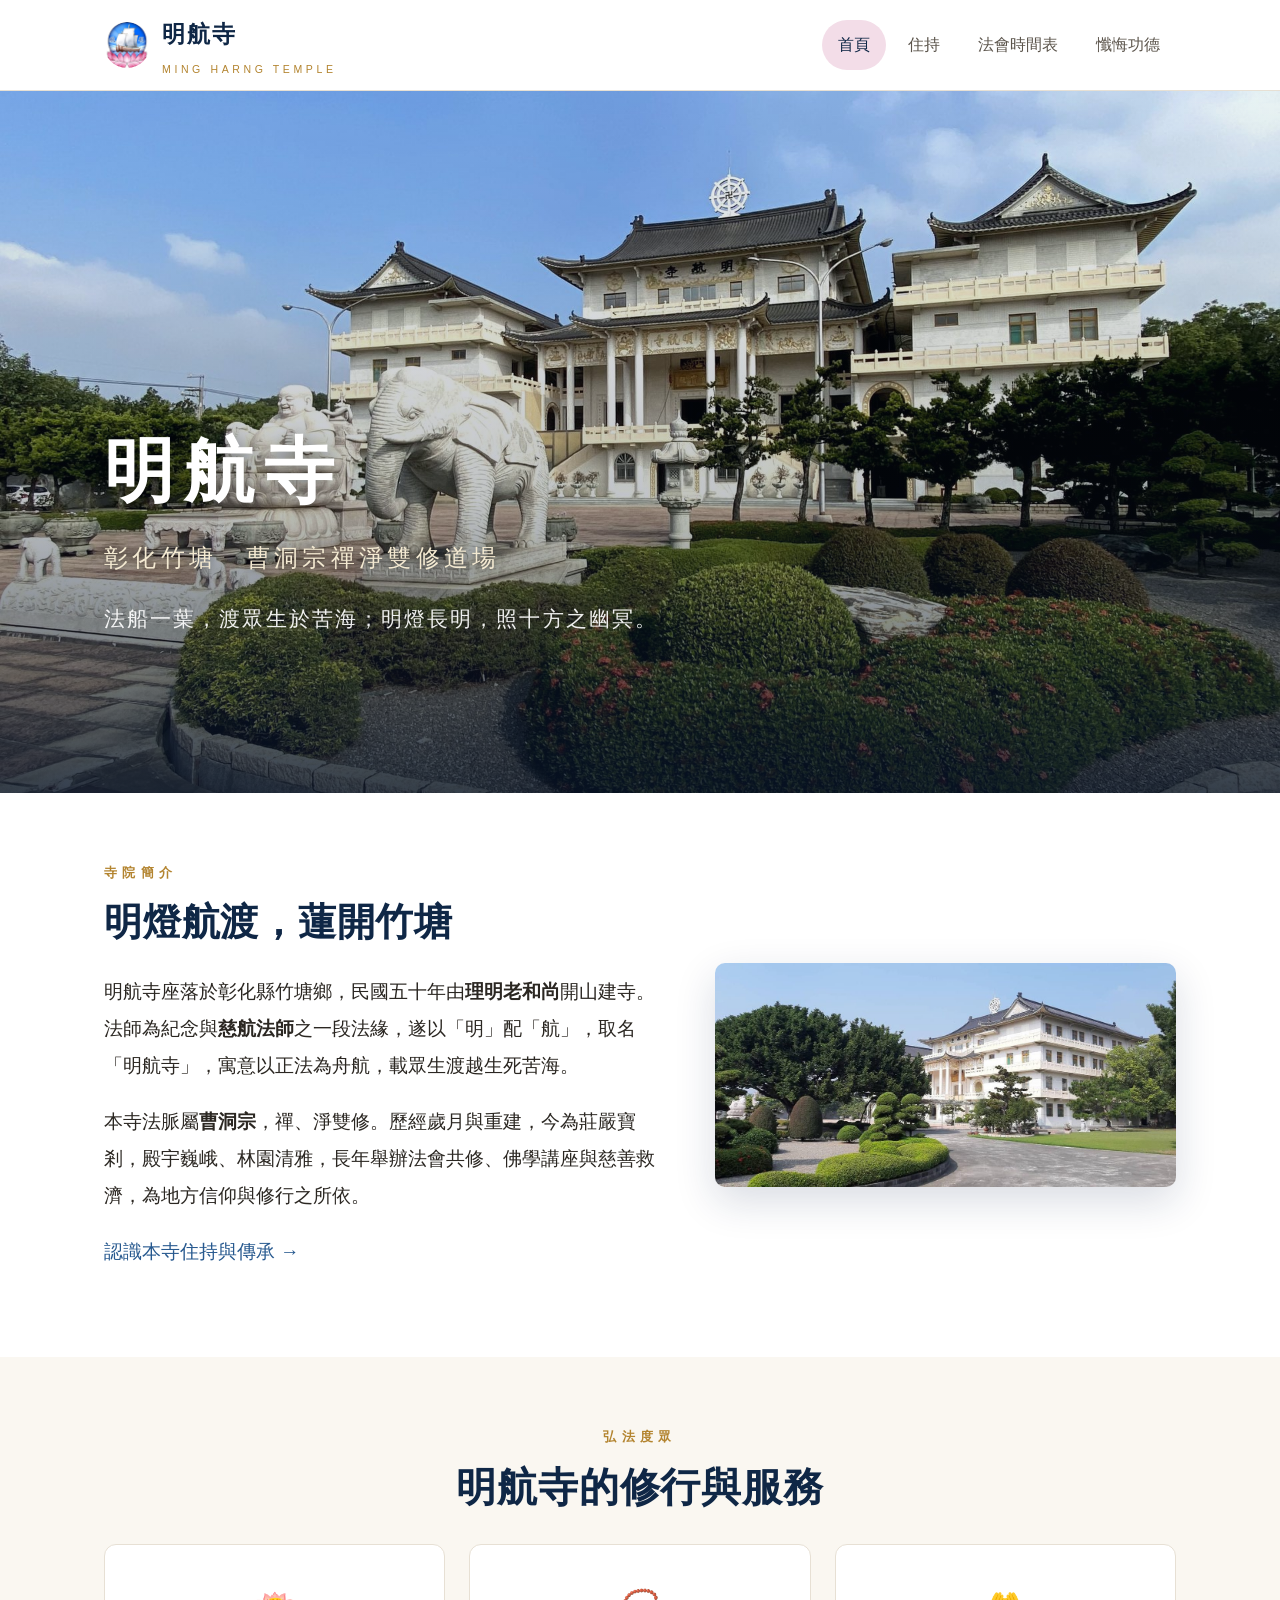
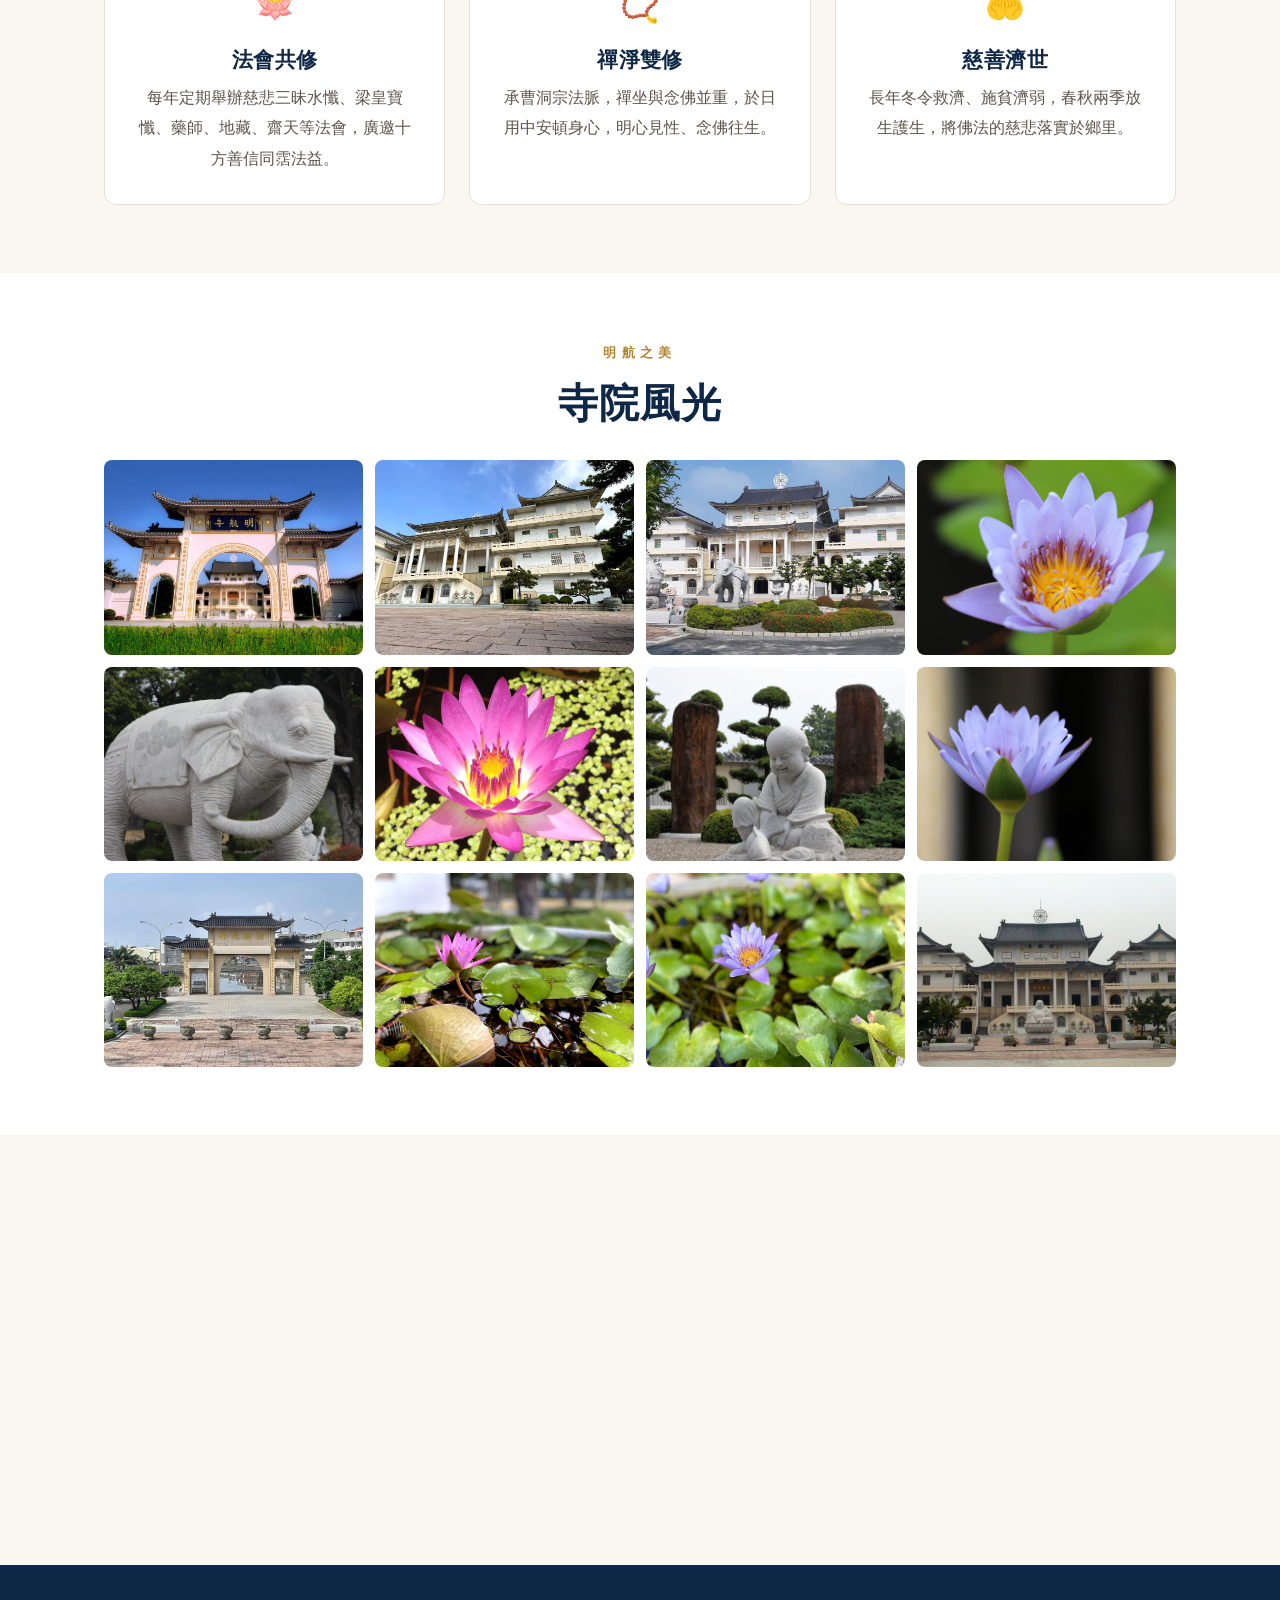
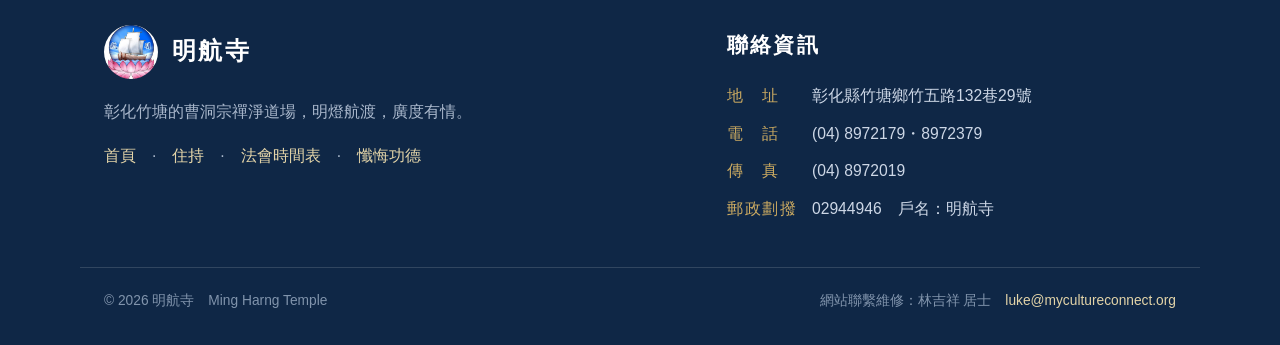
==== index.html @ f1258204 "明航寺中文官網：首頁／住持／法會時間表／懺悔功德 - 四頁全中文靜態站，部署目標 mingharng.org (GitHub Pages) - 法船蓮花 logo 取色，PingFang TC + 系" ====
<!DOCTYPE html>
<html lang="zh-Hant">
<head>
<meta charset="utf-8">
<meta name="viewport" content="width=device-width, initial-scale=1">
<title>明航寺  — 彰化竹塘・曹洞宗禪淨道場</title>
<meta name="description" content="明航寺位於彰化縣竹塘鄉，民國五十年由理明老和尚開山，曹洞宗禪淨雙修道場。每年定期舉辦水懺、梁皇、藥師、地藏等法會，弘揚正法、廣度有情。">
<link rel="icon" href="assets/img/logo.jpg">
<link rel="stylesheet" href="assets/css/style.css">
</head>
<body>

<!-- 導覽 -->
<header class="nav">
  <div class="nav-in">
    <a class="brand" href="index.html">
      <img src="assets/img/logo.jpg" alt="明航寺寺徽">
      <span><b>明航寺</b><span>MING HARNG TEMPLE</span></span>
    </a>
    <button class="nav-toggle" aria-label="選單">☰</button>
    <nav class="nav-links">
      <a href="index.html" class="active">首頁</a>
      <a href="abbots.html">住持</a>
      <a href="schedule.html">法會時間表</a>
      <a href="repentance.html">懺悔功德</a>
    </nav>
  </div>
</header>

<!-- Hero -->
<section class="hero" style="background-image:url('assets/img/hero-temple.jpg')">
  <div class="hero-in">
    <h1>明航寺</h1>
    <p class="lead">彰化竹塘　曹洞宗禪淨雙修道場</p>
    <p class="verse">法船一葉，渡眾生於苦海；明燈長明，照十方之幽冥。</p>
  </div>
</section>

<!-- 簡介 -->
<section>
  <div class="wrap split rvl">
    <div>
      <span class="eyebrow" style="text-align:left">寺院簡介</span>
      <h2 style="font-size:clamp(1.7rem,3.6vw,2.4rem);margin:.1em 0 .6em">明燈航渡，蓮開竹塘</h2>
      <p>明航寺座落於彰化縣竹塘鄉，民國五十年由<strong>理明老和尚</strong>開山建寺。法師為紀念與<strong>慈航法師</strong>之一段法緣，遂以「明」配「航」，取名「明航寺」，寓意以正法為舟航，載眾生渡越生死苦海。</p>
      <p>本寺法脈屬<strong>曹洞宗</strong>，禪、淨雙修。歷經歲月與重建，今為莊嚴寶剎，殿宇巍峨、林園清雅，長年舉辦法會共修、佛學講座與慈善救濟，為地方信仰與修行之所依。</p>
      <p><a href="abbots.html">認識本寺住持與傳承 →</a></p>
    </div>
    <img src="assets/img/gallery/g02.jpg" alt="明航寺大殿">
  </div>
</section>

<!-- 法門卡片 -->
<section class="warm">
  <span class="eyebrow">弘法度眾</span>
  <h2 class="sec-title">明航寺的修行與服務</h2>
  <div class="wrap cards">
    <div class="card rvl"><div class="ic">🪷</div><h3>法會共修</h3><p>每年定期舉辦慈悲三昧水懺、梁皇寶懺、藥師、地藏、齋天等法會，廣邀十方善信同霑法益。</p></div>
    <div class="card rvl"><div class="ic">📿</div><h3>禪淨雙修</h3><p>承曹洞宗法脈，禪坐與念佛並重，於日用中安頓身心，明心見性、念佛往生。</p></div>
    <div class="card rvl"><div class="ic">🤲</div><h3>慈善濟世</h3><p>長年冬令救濟、施貧濟弱，春秋兩季放生護生，將佛法的慈悲落實於鄉里。</p></div>
  </div>
</section>

<!-- 明航之美 -->
<section>
  <span class="eyebrow">明航之美</span>
  <h2 class="sec-title">寺院風光</h2>
  <div class="wrap gallery rvl">
    <a data-lb href="assets/img/gallery/g08.jpg"><img src="assets/img/gallery/g08.jpg" alt="明航寺牌坊" loading="lazy"></a>
    <a data-lb href="assets/img/gallery/g25.jpg"><img src="assets/img/gallery/g25.jpg" alt="明航寺寶殿" loading="lazy"></a>
    <a data-lb href="assets/img/gallery/g04.jpg"><img src="assets/img/gallery/g04.jpg" alt="寺前石象與大殿" loading="lazy"></a>
    <a data-lb href="assets/img/gallery/g12.jpg"><img src="assets/img/gallery/g12.jpg" alt="青蓮" loading="lazy"></a>
    <a data-lb href="assets/img/gallery/g19.jpg"><img src="assets/img/gallery/g19.jpg" alt="白石象" loading="lazy"></a>
    <a data-lb href="assets/img/gallery/g15.jpg"><img src="assets/img/gallery/g15.jpg" alt="紅蓮" loading="lazy"></a>
    <a data-lb href="assets/img/gallery/g24.jpg"><img src="assets/img/gallery/g24.jpg" alt="寺院石雕" loading="lazy"></a>
    <a data-lb href="assets/img/gallery/g11.jpg"><img src="assets/img/gallery/g11.jpg" alt="蓮池青蓮" loading="lazy"></a>
    <a data-lb href="assets/img/gallery/g03.jpg"><img src="assets/img/gallery/g03.jpg" alt="明航寺山門" loading="lazy"></a>
    <a data-lb href="assets/img/gallery/g27.jpg"><img src="assets/img/gallery/g27.jpg" alt="蓮華" loading="lazy"></a>
    <a data-lb href="assets/img/gallery/g30.jpg"><img src="assets/img/gallery/g30.jpg" alt="寺院庭園" loading="lazy"></a>
    <a data-lb href="assets/img/gallery/g16.jpg"><img src="assets/img/gallery/g16.jpg" alt="寶殿一隅" loading="lazy"></a>
  </div>
</section>

<!-- 法會 CTA -->
<section class="warm center">
  <div class="wrap rvl">
    <span class="eyebrow">恭迎參與</span>
    <h2 class="sec-title" style="margin-bottom:.4em">民國一一五年法會日程</h2>
    <p style="max-width:620px;margin:0 auto 1.6em;color:var(--ink-soft)">水懺、梁皇、藥師、地藏、齋天——本寺全年法會時間表已備妥，恭請十方善信踴躍護持、共沾法喜。</p>
    <p><a href="schedule.html" style="display:inline-block;background:var(--blue);color:#fff;padding:13px 34px;border-radius:999px;letter-spacing:.1em">查看法會時間表 →</a></p>
  </div>
</section>

<!-- 頁尾 -->
<footer>
  <div class="foot-grid">
    <div>
      <div class="foot-brand"><img src="assets/img/logo.jpg" alt="明航寺"><b>明航寺</b></div>
      <p>彰化竹塘的曹洞宗禪淨道場，明燈航渡，廣度有情。</p>
      <p style="margin-top:14px"><a href="index.html">首頁</a>　·　<a href="abbots.html">住持</a>　·　<a href="schedule.html">法會時間表</a>　·　<a href="repentance.html">懺悔功德</a></p>
    </div>
    <div class="contact">
      <h4>聯絡資訊</h4>
      <div><span class="k">地　址</span>彰化縣竹塘鄉竹五路132巷29號</div>
      <div><span class="k">電　話</span>(04) 8972179・8972379</div>
      <div><span class="k">傳　真</span>(04) 8972019</div>
      <div><span class="k">郵政劃撥</span>02944946　戶名：明航寺</div>
    </div>
  </div>
  <div class="foot-bottom">
    <span>© 2026 明航寺　Ming Harng Temple</span>
    <span>網站聯繫維修：林吉祥 居士　<a href="mailto:luke@mycultureconnect.org">luke@mycultureconnect.org</a></span>
  </div>
</footer>

<div class="lb"><button aria-label="關閉">×</button><img src="" alt=""></div>
<script src="assets/js/main.js"></script>
</body>
</html>
---- assets/css/style.css ----
/* ===== 明航寺 mingharng.org ===== */
:root{
  --blue:#16386a;        /* 法船天空藍 */
  --blue-2:#27598f;
  --blue-ink:#0f2746;
  --gold:#b3842f;        /* 寺院金 */
  --gold-soft:#caa961;
  --pink:#d98bb0;        /* 蓮花粉 */
  --pink-soft:#f3dde8;
  --ink:#2b2722;
  --ink-soft:#5c554c;
  --line:#e7e0d4;
  --bg:#ffffff;
  --bg-warm:#faf7f1;
  --maxw:1120px;
  --serif:"Songti TC","STSong","LiSong Pro","Source Han Serif TC",serif;
  --sans:"PingFang TC","Apple LiGothic Medium","Microsoft JhengHei",sans-serif;
}
*{box-sizing:border-box}
html{scroll-behavior:smooth}
body{
  margin:0;font-family:var(--sans);color:var(--ink);background:var(--bg);
  font-size:19px;line-height:1.95;-webkit-font-smoothing:antialiased;
}
img{max-width:100%;display:block}
a{color:var(--blue-2);text-decoration:none}
a:hover{color:var(--gold)}
h1,h2,h3{font-family:var(--serif);font-weight:600;line-height:1.4;color:var(--blue-ink);letter-spacing:.02em}

/* 法號尊稱：上/下 小字偏上 */
.hon{font-size:.6em;vertical-align:.42em;margin:0 .02em;color:inherit;font-family:var(--serif)}

.wrap{max-width:var(--maxw);margin:0 auto;padding:0 24px}

/* ---- 導覽列 ---- */
.nav{position:sticky;top:0;z-index:50;background:rgba(255,255,255,.93);
  backdrop-filter:saturate(1.4) blur(8px);border-bottom:1px solid var(--line)}
.nav-in{max-width:var(--maxw);margin:0 auto;padding:10px 24px;display:flex;align-items:center;gap:16px}
.brand{display:flex;align-items:center;gap:12px;color:var(--blue-ink)}
.brand img{width:46px;height:46px;border-radius:50%}
.brand b{font-family:var(--serif);font-size:1.45rem;letter-spacing:.08em;color:var(--blue-ink)}
.brand span{display:block;font-size:.66rem;letter-spacing:.34em;color:var(--gold);margin-top:2px}
.nav-links{margin-left:auto;display:flex;gap:6px;align-items:center}
.nav-links a{padding:9px 16px;border-radius:999px;color:var(--ink-soft);font-size:1.02rem;transition:.2s}
.nav-links a:hover{background:var(--bg-warm);color:var(--blue-ink)}
.nav-links a.active{color:var(--blue-ink);background:var(--pink-soft)}
.nav-toggle{display:none;margin-left:auto;background:none;border:1px solid var(--line);
  border-radius:8px;padding:8px 11px;font-size:1.2rem;cursor:pointer;color:var(--blue-ink)}

/* ---- Hero（首頁） ---- */
.hero{position:relative;min-height:78vh;display:flex;align-items:flex-end;
  background:#0c1f3a center/cover no-repeat;color:#fff}
.hero::after{content:"";position:absolute;inset:0;
  background:linear-gradient(to top,rgba(8,20,40,.82) 0%,rgba(8,20,40,.25) 42%,rgba(8,20,40,.05) 100%)}
.hero-in{position:relative;z-index:2;max-width:var(--maxw);margin:0 auto;width:100%;padding:0 24px 64px}
.hero h1{color:#fff;font-size:clamp(2.6rem,6vw,4.4rem);margin:0 0 .2em;letter-spacing:.14em;
  text-shadow:0 2px 18px rgba(0,0,0,.45)}
.hero .lead{font-size:clamp(1.05rem,2.4vw,1.5rem);letter-spacing:.18em;color:#f4ead2;
  text-shadow:0 1px 10px rgba(0,0,0,.5);margin:0}
.hero .verse{margin-top:18px;font-family:var(--serif);font-size:clamp(1rem,2.2vw,1.3rem);
  color:#fff;opacity:.92;letter-spacing:.1em}

/* ---- 內頁 banner ---- */
.banner{position:relative;height:38vh;min-height:260px;display:flex;align-items:flex-end;
  background:#0c1f3a center/cover no-repeat;color:#fff}
.banner::after{content:"";position:absolute;inset:0;
  background:linear-gradient(to top,rgba(8,20,40,.75),rgba(8,20,40,.05) 70%)}
.banner-in{position:relative;z-index:2;max-width:var(--maxw);margin:0 auto;width:100%;padding:0 24px 34px}
.banner h1{color:#fff;font-size:clamp(2rem,5vw,3.2rem);margin:0;letter-spacing:.12em;text-shadow:0 2px 16px rgba(0,0,0,.5)}
.banner p{color:#f4ead2;letter-spacing:.16em;margin:.4em 0 0;text-shadow:0 1px 8px rgba(0,0,0,.5)}

/* ---- 區段 ---- */
section{padding:68px 0}
section.warm{background:var(--bg-warm)}
.eyebrow{display:block;text-align:center;color:var(--gold);letter-spacing:.42em;
  font-size:.8rem;margin-bottom:10px;font-weight:600}
.sec-title{text-align:center;font-size:clamp(1.7rem,3.6vw,2.5rem);margin:0 0 .7em}
.lotus-rule{width:100%;max-width:220px;margin:0 auto 40px;height:22px;
  background:no-repeat center/contain;opacity:.9}
.prose{max-width:760px;margin:0 auto}
.prose p{margin:0 0 1.3em;color:#3a352e}
.prose h3{font-size:1.4rem;margin:1.8em 0 .6em;color:var(--blue);
  padding-left:14px;border-left:4px solid var(--gold-soft)}
.center{text-align:center}
.lead-quote{font-family:var(--serif);font-size:1.5rem;line-height:2;color:var(--blue);
  text-align:center;max-width:760px;margin:0 auto 1.6em;letter-spacing:.04em}

/* ---- 簡介雙欄 ---- */
.split{display:grid;grid-template-columns:1.1fr .9fr;gap:48px;align-items:center;max-width:var(--maxw)}
.split img{border-radius:10px;box-shadow:0 14px 40px rgba(20,40,80,.16)}

/* ---- 畫廊 ---- */
.gallery{display:grid;grid-template-columns:repeat(4,1fr);gap:12px;max-width:var(--maxw)}
.gallery a{display:block;overflow:hidden;border-radius:8px;aspect-ratio:4/3;background:#eee}
.gallery img{width:100%;height:100%;object-fit:cover;transition:transform .6s ease}
.gallery a:hover img{transform:scale(1.07)}
.gallery .tall{grid-row:span 2;aspect-ratio:auto}

/* ---- 卡片 ---- */
.cards{display:grid;grid-template-columns:repeat(3,1fr);gap:24px;max-width:var(--maxw)}
.card{background:#fff;border:1px solid var(--line);border-radius:12px;padding:30px 26px;
  text-align:center;transition:.25s}
.card:hover{transform:translateY(-4px);box-shadow:0 16px 40px rgba(20,40,80,.12);border-color:var(--gold-soft)}
.card .ic{font-size:2rem;margin-bottom:8px}
.card h3{margin:.2em 0 .4em;font-size:1.3rem}
.card p{color:var(--ink-soft);font-size:.98rem;margin:0}

/* ---- 住持 ---- */
.abbot{display:grid;grid-template-columns:380px 1fr;gap:44px;align-items:start;
  max-width:920px;margin:0 auto 64px}
.abbot.rev{grid-template-columns:1fr 380px}
.abbot.rev .portrait{order:2}
.portrait{border-radius:12px;overflow:hidden;box-shadow:0 16px 44px rgba(20,40,80,.18);background:#eee}
.portrait img{width:100%;display:block}
.abbot-body h2{font-size:1.9rem;margin:.1em 0 .1em}
.abbot-role{display:inline-block;background:var(--pink-soft);color:#9c4a72;
  padding:4px 14px;border-radius:999px;font-size:.82rem;letter-spacing:.18em;margin-bottom:14px;font-family:var(--sans)}
.abbot-role.late{background:#eef1f5;color:#516079}
.abbot-body p{color:#3a352e;margin:0 0 1.1em}

.lineage{max-width:760px;margin:0 auto;border:1px solid var(--line);border-radius:12px;overflow:hidden}
.lineage h3{background:var(--bg-warm);margin:0;padding:16px 24px;font-size:1.2rem;border-bottom:1px solid var(--line)}
.lineage table{width:100%;border-collapse:collapse;font-size:1rem}
.lineage td{padding:14px 24px;border-bottom:1px solid var(--line)}
.lineage tr:last-child td{border-bottom:none}
.lineage td:first-child{color:var(--gold);font-family:var(--serif);white-space:nowrap;width:96px}
.lineage td b{font-size:1.1rem;color:var(--blue-ink)}

/* ---- 法會表 ---- */
.sched-meta{display:flex;justify-content:center;gap:30px;flex-wrap:wrap;margin-bottom:36px;color:var(--ink-soft)}
.sched-meta b{color:var(--blue);font-family:var(--serif)}
.table-wrap{max-width:920px;margin:0 auto;border:1px solid var(--line);border-radius:14px;overflow:hidden;box-shadow:0 10px 30px rgba(20,40,80,.06)}
table.sched{width:100%;border-collapse:collapse;font-size:1.02rem}
table.sched thead th{background:var(--blue);color:#fff;font-family:var(--serif);font-weight:500;
  padding:15px 18px;text-align:left;letter-spacing:.08em;font-size:1rem}
table.sched td{padding:15px 18px;border-bottom:1px solid var(--line)}
table.sched tbody tr:nth-child(even){background:var(--bg-warm)}
table.sched tbody tr.is-next{background:#fbf3e0}
table.sched tbody tr:last-child td{border-bottom:none}
.no{color:var(--gold);font-family:var(--serif);font-weight:600}
.dharma{font-weight:600;color:var(--blue-ink)}
.lunar{color:var(--ink-soft);font-size:.94rem}
.badge{display:inline-block;padding:4px 13px;border-radius:999px;font-size:.82rem;letter-spacing:.06em;white-space:nowrap}
.badge.done{background:#eef0f3;color:#7d8694}
.badge.up{background:var(--gold);color:#fff}
.badge.now{background:#c0392b;color:#fff}
.sched-note{max-width:920px;margin:22px auto 0;color:var(--ink-soft);font-size:.92rem;text-align:center}

/* ---- 頁尾 ---- */
footer{background:var(--blue-ink);color:#cdd7e6;padding:60px 0 30px;font-size:.98rem}
.foot-grid{max-width:var(--maxw);margin:0 auto;padding:0 24px;display:grid;
  grid-template-columns:1.3fr 1fr;gap:40px}
footer h4{font-family:var(--serif);color:#fff;font-size:1.3rem;margin:0 0 16px;letter-spacing:.1em}
footer .foot-brand{display:flex;gap:14px;align-items:center;margin-bottom:18px}
footer .foot-brand img{width:54px;height:54px;border-radius:50%}
footer .foot-brand b{font-family:var(--serif);font-size:1.5rem;color:#fff;letter-spacing:.1em}
footer p{margin:.3em 0;color:#aab8cc}
footer .contact div{margin-bottom:7px}
footer .contact .k{color:var(--gold-soft);display:inline-block;min-width:5.4em;letter-spacing:.1em}
footer a{color:#e3d4a8}
footer a:hover{color:#fff}
.foot-bottom{max-width:var(--maxw);margin:36px auto 0;padding:20px 24px 0;border-top:1px solid rgba(255,255,255,.14);
  display:flex;justify-content:space-between;flex-wrap:wrap;gap:8px;color:#8194ac;font-size:.86rem}

/* ---- 燈箱 ---- */
.lb{position:fixed;inset:0;background:rgba(8,14,26,.93);display:none;align-items:center;justify-content:center;z-index:100;padding:24px}
.lb.open{display:flex}
.lb img{max-width:94vw;max-height:90vh;border-radius:8px;box-shadow:0 20px 60px rgba(0,0,0,.6)}
.lb button{position:absolute;top:20px;right:26px;background:none;border:none;color:#fff;font-size:2.4rem;cursor:pointer;line-height:1}

/* ---- 揭示動畫 ---- */
.rvl{opacity:0;transform:translateY(26px);transition:opacity .8s ease,transform .8s ease}
.rvl.in{opacity:1;transform:none}

/* ---- 響應式 ---- */
@media(max-width:860px){
  body{font-size:18px}
  .nav-links{position:absolute;top:100%;left:0;right:0;background:#fff;border-bottom:1px solid var(--line);
    flex-direction:column;gap:0;padding:8px 16px 16px;display:none}
  .nav-links.open{display:flex}
  .nav-links a{width:100%;padding:13px 12px;border-radius:8px}
  .nav-toggle{display:block}
  .split{grid-template-columns:1fr;gap:28px}
  .split img{order:-1}
  .gallery{grid-template-columns:repeat(2,1fr)}
  .cards{grid-template-columns:1fr}
  .abbot,.abbot.rev{grid-template-columns:1fr;gap:22px;max-width:460px}
  .abbot.rev .portrait{order:-1}
  .foot-grid{grid-template-columns:1fr;gap:26px}
  table.sched .hide-sm{display:none}
  .sched-meta{gap:16px}
}
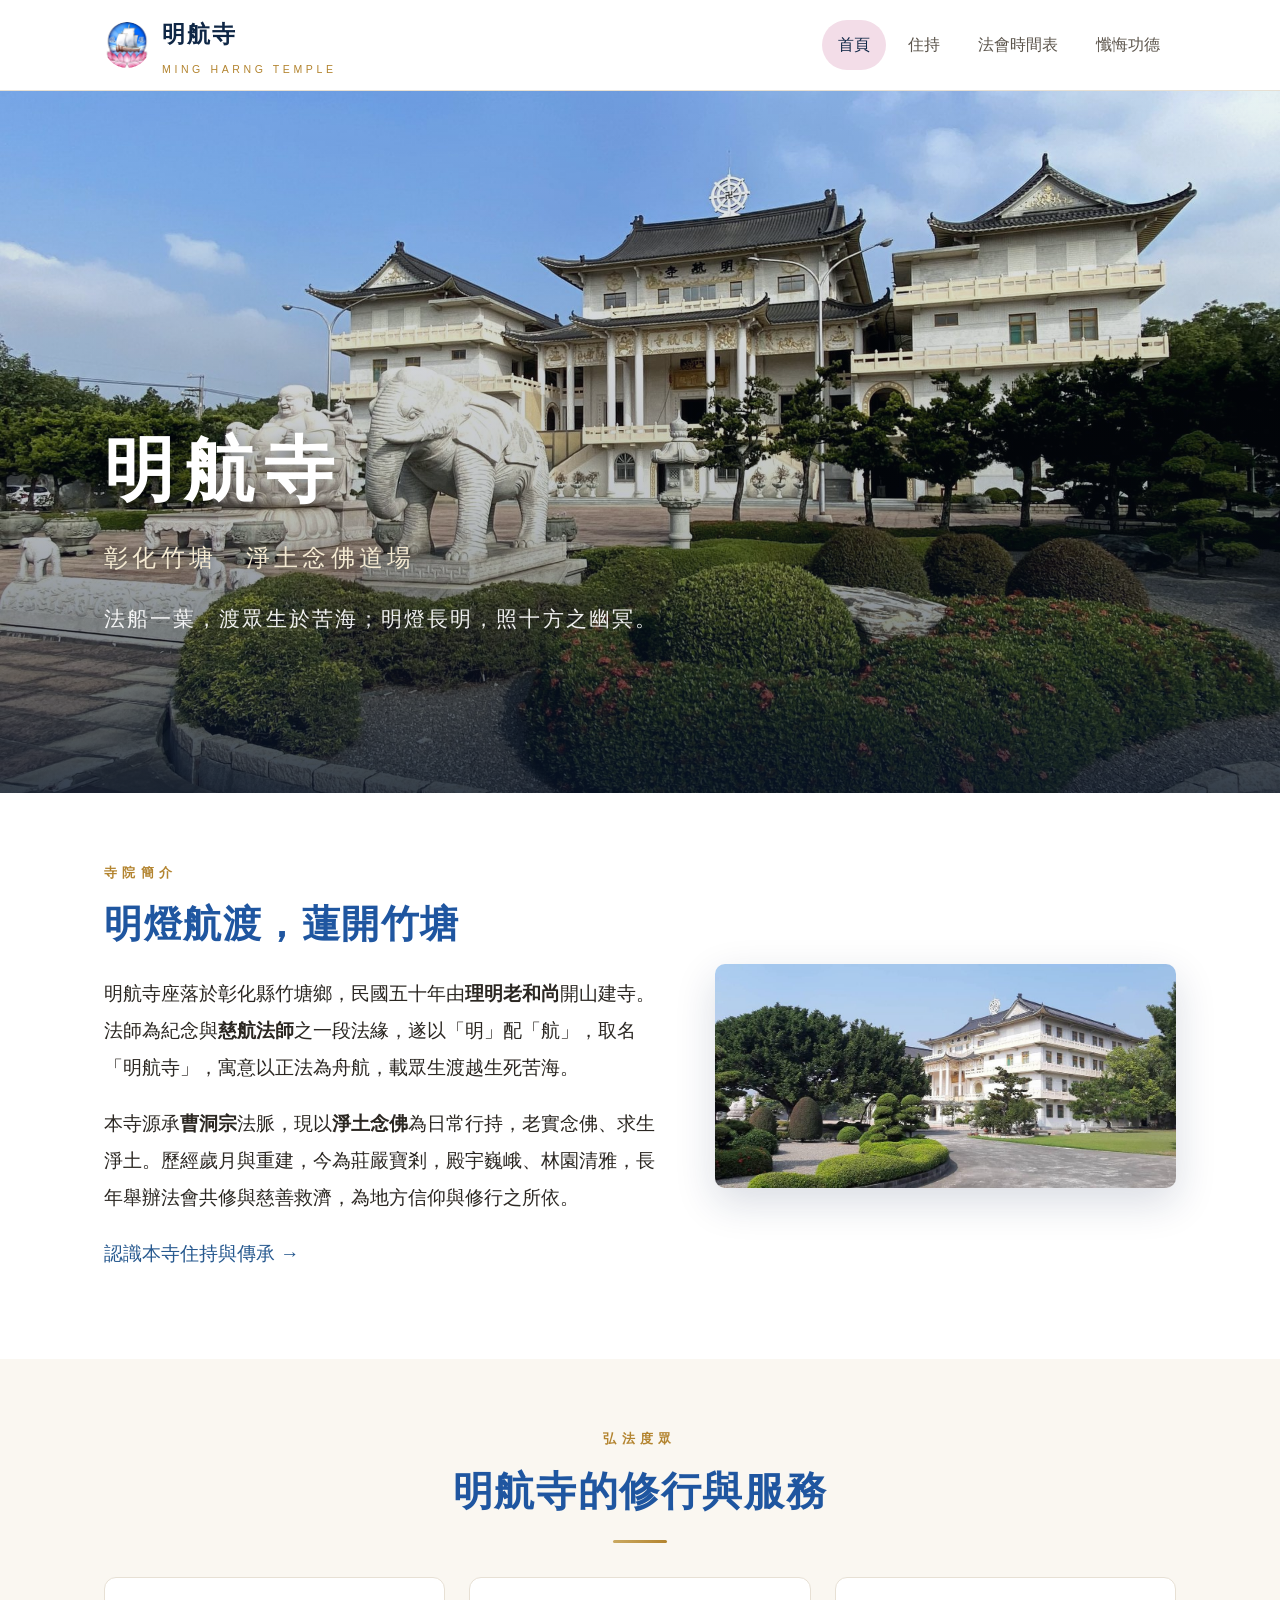
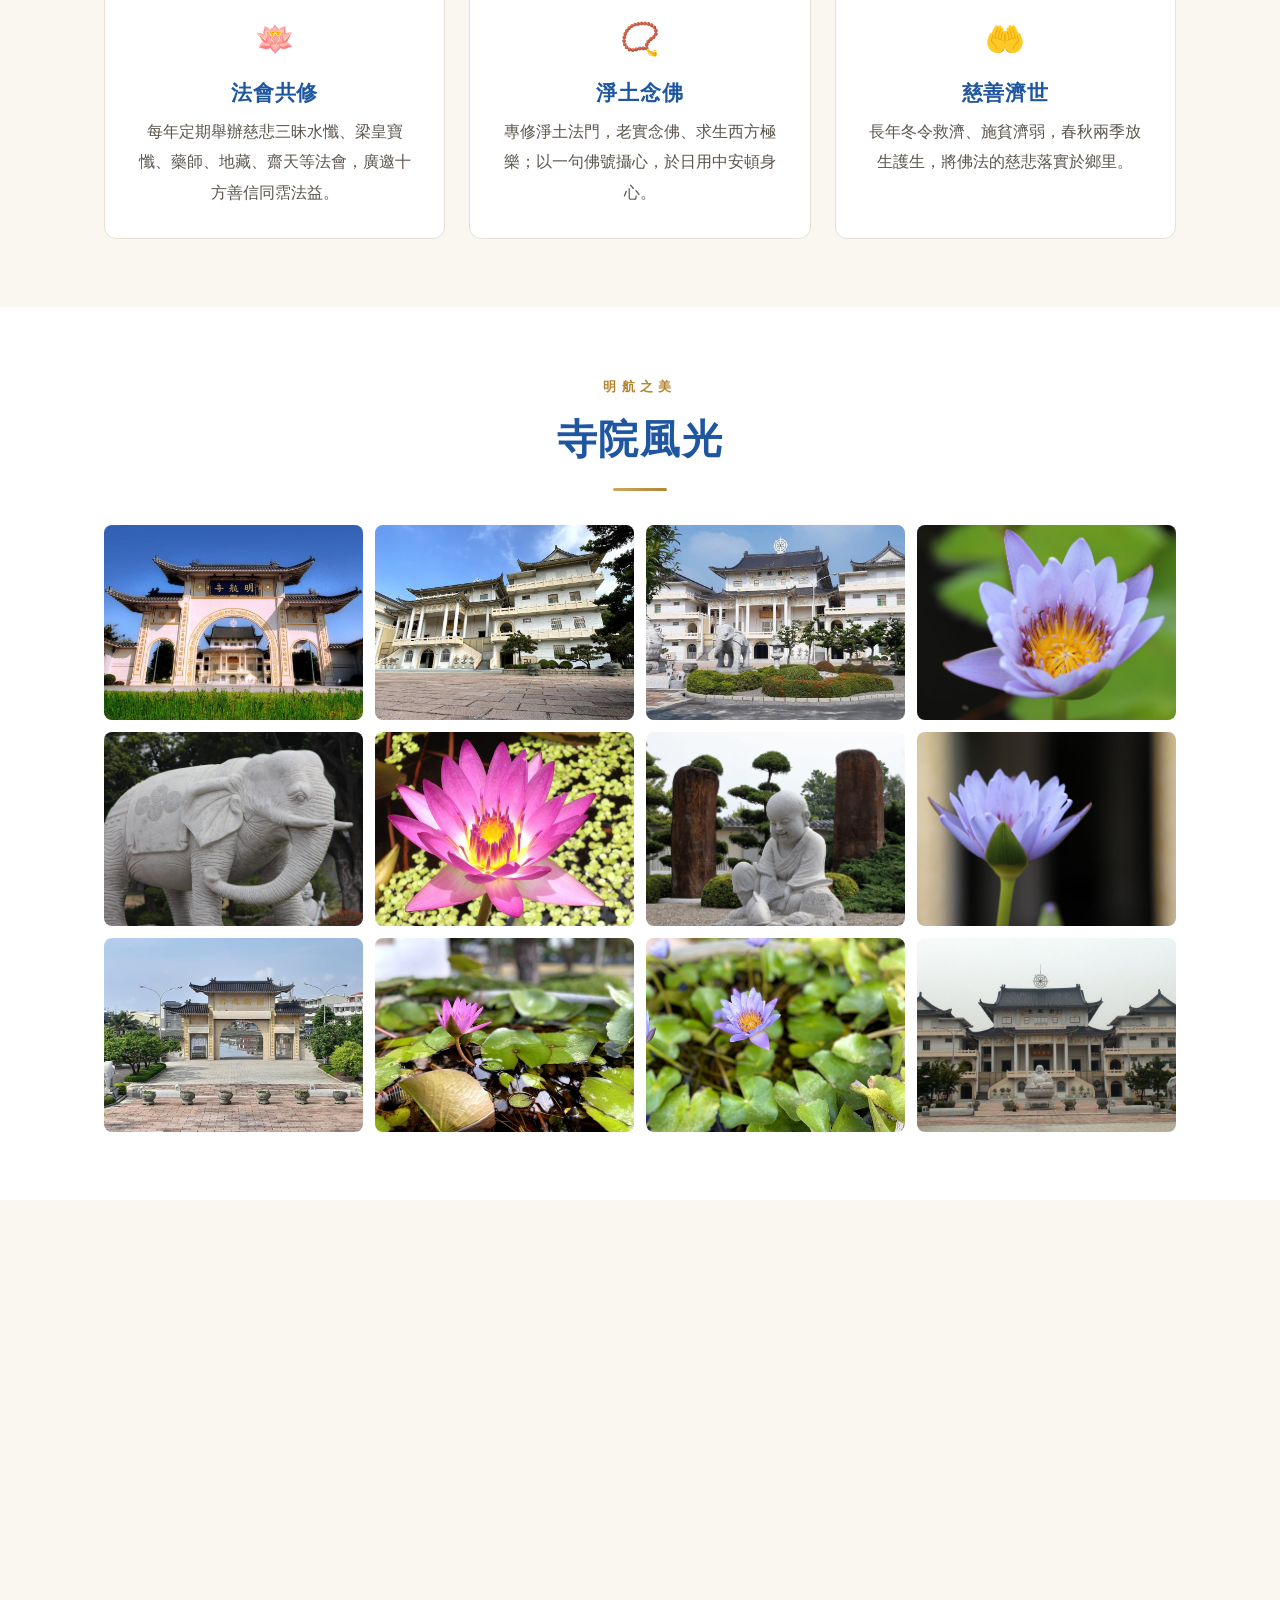
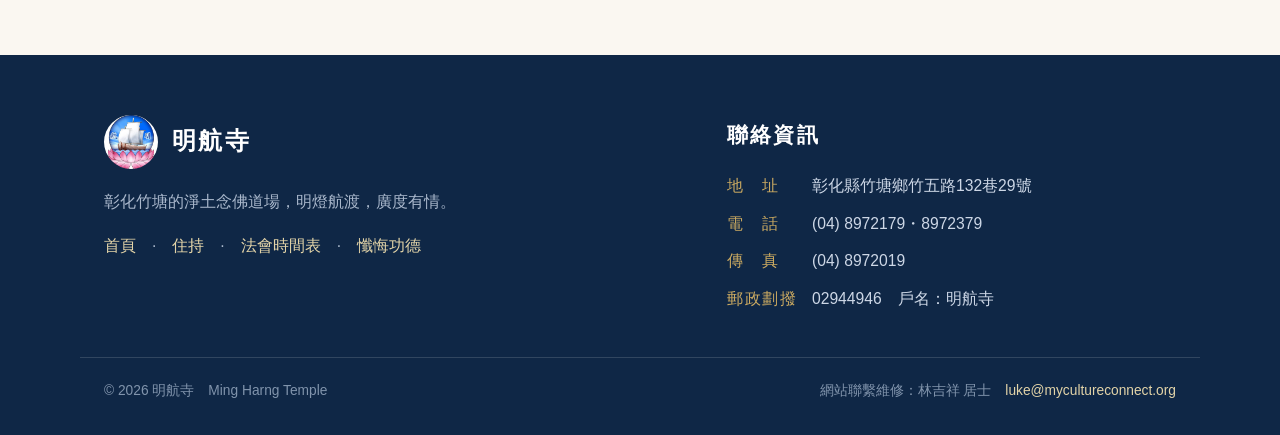
==== commit 50ca9b0d: "聖明法師補上下尊稱；現況改為淨土念佛道場（不再寫禪淨雙修） - 傳承表四位法號皆具「上◯下◯」尊稱 - 首頁/卡片/頁尾/meta 改為淨土念佛；曹洞宗保留為歷史法脈  Co-Authored-By:" ====
--- a/index.html
+++ b/index.html
@@ -3,8 +3,8 @@
 <head>
 <meta charset="utf-8">
 <meta name="viewport" content="width=device-width, initial-scale=1">
-<title>明航寺  — 彰化竹塘・曹洞宗禪淨道場</title>
-<meta name="description" content="明航寺位於彰化縣竹塘鄉，民國五十年由理明老和尚開山，曹洞宗禪淨雙修道場。每年定期舉辦水懺、梁皇、藥師、地藏等法會，弘揚正法、廣度有情。">
+<title>明航寺  — 彰化竹塘・淨土念佛道場</title>
+<meta name="description" content="明航寺位於彰化縣竹塘鄉，民國五十年由理明老和尚開山，承曹洞宗法脈，現為淨土念佛道場。每年定期舉辦水懺、梁皇、藥師、地藏等法會，弘揚正法、廣度有情。">
 <link rel="icon" href="assets/img/logo.jpg">
 <link rel="stylesheet" href="assets/css/style.css">
 </head>
@@ -31,7 +31,7 @@
 <section class="hero" style="background-image:url('assets/img/hero-temple.jpg')">
   <div class="hero-in">
     <h1>明航寺</h1>
-    <p class="lead">彰化竹塘　曹洞宗禪淨雙修道場</p>
+    <p class="lead">彰化竹塘　淨土念佛道場</p>
     <p class="verse">法船一葉，渡眾生於苦海；明燈長明，照十方之幽冥。</p>
   </div>
 </section>
@@ -43,7 +43,7 @@
       <span class="eyebrow" style="text-align:left">寺院簡介</span>
       <h2 style="font-size:clamp(1.7rem,3.6vw,2.4rem);margin:.1em 0 .6em">明燈航渡，蓮開竹塘</h2>
       <p>明航寺座落於彰化縣竹塘鄉，民國五十年由<strong>理明老和尚</strong>開山建寺。法師為紀念與<strong>慈航法師</strong>之一段法緣，遂以「明」配「航」，取名「明航寺」，寓意以正法為舟航，載眾生渡越生死苦海。</p>
-      <p>本寺法脈屬<strong>曹洞宗</strong>，禪、淨雙修。歷經歲月與重建，今為莊嚴寶剎，殿宇巍峨、林園清雅，長年舉辦法會共修、佛學講座與慈善救濟，為地方信仰與修行之所依。</p>
+      <p>本寺源承<strong>曹洞宗</strong>法脈，現以<strong>淨土念佛</strong>為日常行持，老實念佛、求生淨土。歷經歲月與重建，今為莊嚴寶剎，殿宇巍峨、林園清雅，長年舉辦法會共修與慈善救濟，為地方信仰與修行之所依。</p>
       <p><a href="abbots.html">認識本寺住持與傳承 →</a></p>
     </div>
     <img src="assets/img/gallery/g02.jpg" alt="明航寺大殿">
@@ -56,7 +56,7 @@
   <h2 class="sec-title">明航寺的修行與服務</h2>
   <div class="wrap cards">
     <div class="card rvl"><div class="ic">🪷</div><h3>法會共修</h3><p>每年定期舉辦慈悲三昧水懺、梁皇寶懺、藥師、地藏、齋天等法會，廣邀十方善信同霑法益。</p></div>
-    <div class="card rvl"><div class="ic">📿</div><h3>禪淨雙修</h3><p>承曹洞宗法脈，禪坐與念佛並重，於日用中安頓身心，明心見性、念佛往生。</p></div>
+    <div class="card rvl"><div class="ic">📿</div><h3>淨土念佛</h3><p>專修淨土法門，老實念佛、求生西方極樂；以一句佛號攝心，於日用中安頓身心。</p></div>
     <div class="card rvl"><div class="ic">🤲</div><h3>慈善濟世</h3><p>長年冬令救濟、施貧濟弱，春秋兩季放生護生，將佛法的慈悲落實於鄉里。</p></div>
   </div>
 </section>
@@ -96,7 +96,7 @@
   <div class="foot-grid">
     <div>
       <div class="foot-brand"><img src="assets/img/logo.jpg" alt="明航寺"><b>明航寺</b></div>
-      <p>彰化竹塘的曹洞宗禪淨道場，明燈航渡，廣度有情。</p>
+      <p>彰化竹塘的淨土念佛道場，明燈航渡，廣度有情。</p>
       <p style="margin-top:14px"><a href="index.html">首頁</a>　·　<a href="abbots.html">住持</a>　·　<a href="schedule.html">法會時間表</a>　·　<a href="repentance.html">懺悔功德</a></p>
     </div>
     <div class="contact">
--- a/assets/css/style.css
+++ b/assets/css/style.css
@@ -3,6 +3,7 @@
   --blue:#16386a;        /* 法船天空藍 */
   --blue-2:#27598f;
   --blue-ink:#0f2746;
+  --head:#1f56a0;        /* 標題用較亮的法船藍 */
   --gold:#b3842f;        /* 寺院金 */
   --gold-soft:#caa961;
   --pink:#d98bb0;        /* 蓮花粉 */
@@ -13,7 +14,8 @@
   --bg:#ffffff;
   --bg-warm:#faf7f1;
   --maxw:1120px;
-  --serif:"Songti TC","STSong","LiSong Pro","Source Han Serif TC",serif;
+  /* 標題與品牌用較重的黑體，乾淨現代、不呆板 */
+  --serif:"PingFang TC","Apple LiGothic Medium","Microsoft JhengHei",sans-serif;
   --sans:"PingFang TC","Apple LiGothic Medium","Microsoft JhengHei",sans-serif;
 }
 *{box-sizing:border-box}
@@ -25,7 +27,7 @@
 img{max-width:100%;display:block}
 a{color:var(--blue-2);text-decoration:none}
 a:hover{color:var(--gold)}
-h1,h2,h3{font-family:var(--serif);font-weight:600;line-height:1.4;color:var(--blue-ink);letter-spacing:.02em}
+h1,h2,h3{font-family:var(--serif);font-weight:700;line-height:1.45;color:var(--head);letter-spacing:.04em}
 
 /* 法號尊稱：上/下 小字偏上 */
 .hon{font-size:.6em;vertical-align:.42em;margin:0 .02em;color:inherit;font-family:var(--serif)}
@@ -74,15 +76,17 @@
 section.warm{background:var(--bg-warm)}
 .eyebrow{display:block;text-align:center;color:var(--gold);letter-spacing:.42em;
   font-size:.8rem;margin-bottom:10px;font-weight:600}
-.sec-title{text-align:center;font-size:clamp(1.7rem,3.6vw,2.5rem);margin:0 0 .7em}
+.sec-title{text-align:center;font-size:clamp(1.7rem,3.6vw,2.5rem);margin:0 0 .85em}
+.sec-title::after{content:"";display:block;width:54px;height:3px;margin:.5em auto 0;
+  background:linear-gradient(90deg,var(--gold-soft),var(--gold));border-radius:3px}
 .lotus-rule{width:100%;max-width:220px;margin:0 auto 40px;height:22px;
   background:no-repeat center/contain;opacity:.9}
 .prose{max-width:760px;margin:0 auto}
 .prose p{margin:0 0 1.3em;color:#3a352e}
-.prose h3{font-size:1.4rem;margin:1.8em 0 .6em;color:var(--blue);
+.prose h3{font-size:1.4rem;margin:1.8em 0 .6em;color:var(--head);
   padding-left:14px;border-left:4px solid var(--gold-soft)}
 .center{text-align:center}
-.lead-quote{font-family:var(--serif);font-size:1.5rem;line-height:2;color:var(--blue);
+.lead-quote{font-family:var(--serif);font-size:1.5rem;line-height:2;color:var(--head);
   text-align:center;max-width:760px;margin:0 auto 1.6em;letter-spacing:.04em}
 
 /* ---- 簡介雙欄 ---- */
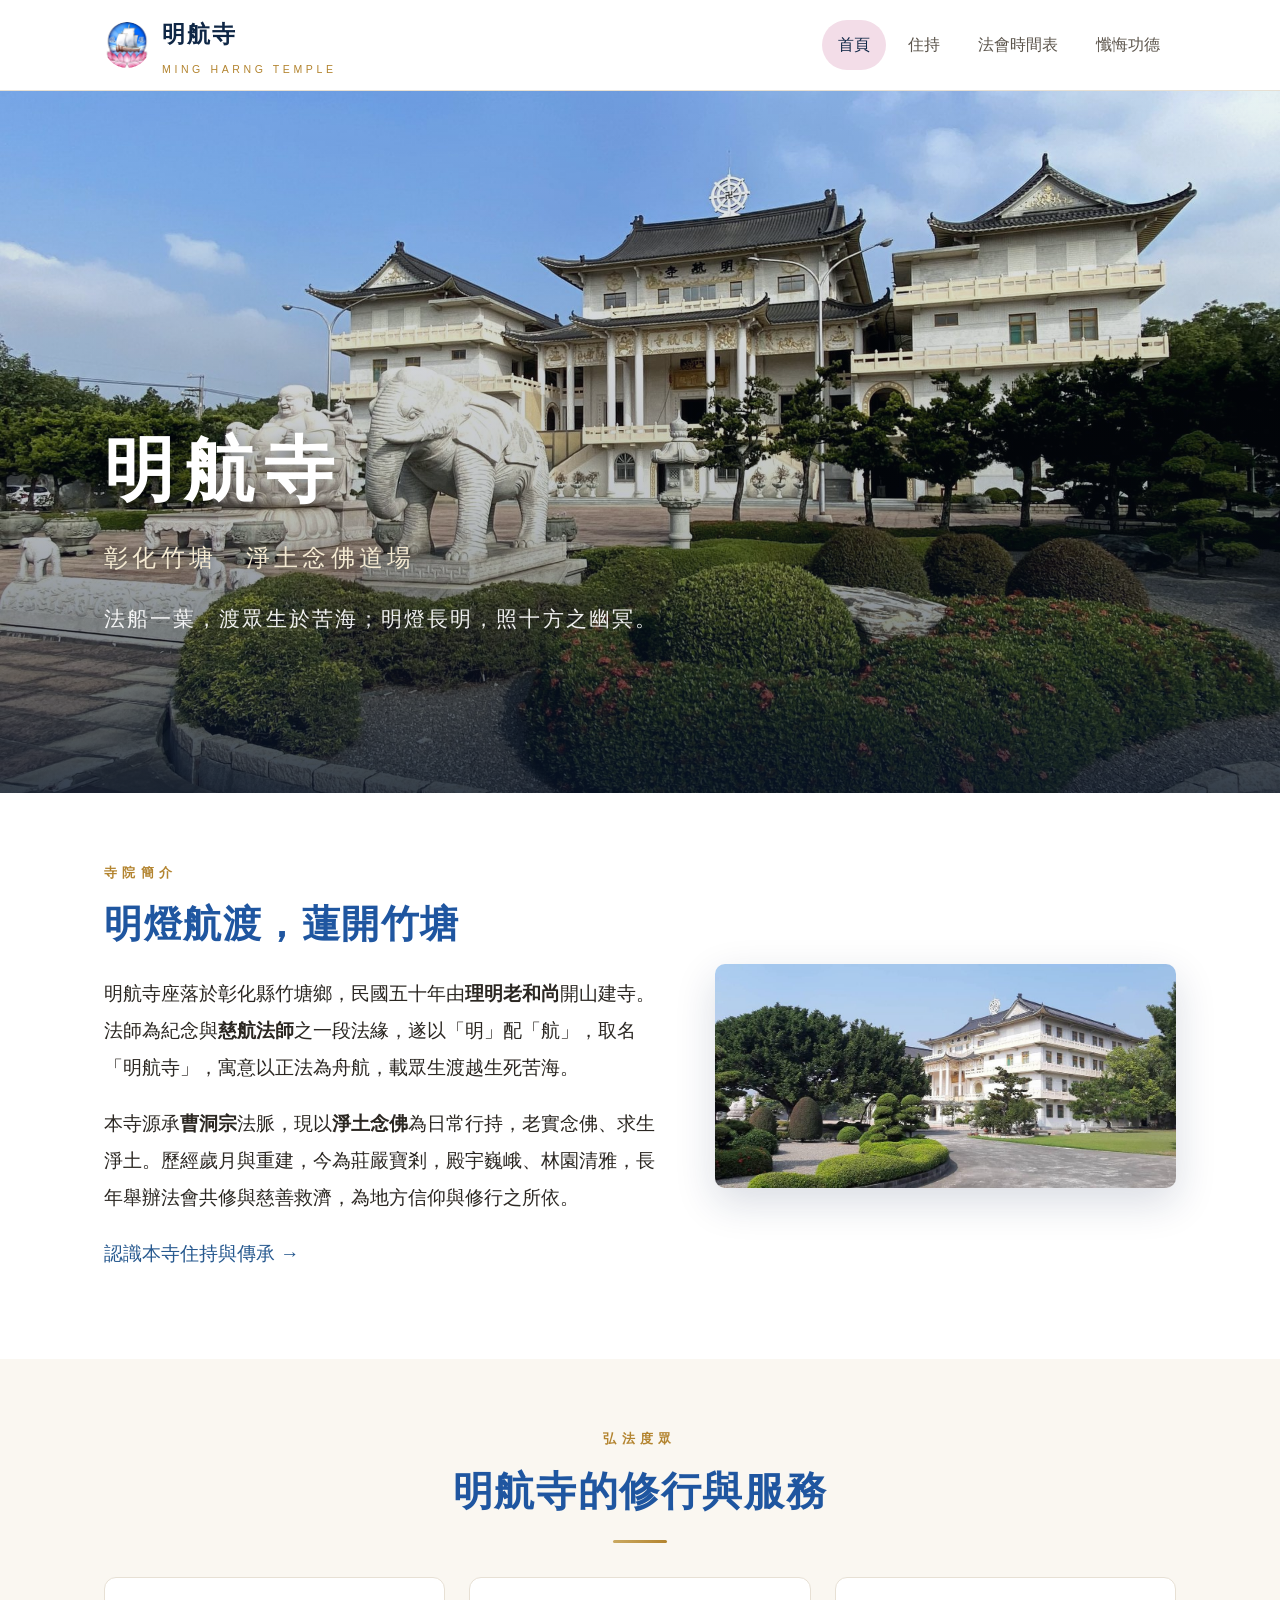
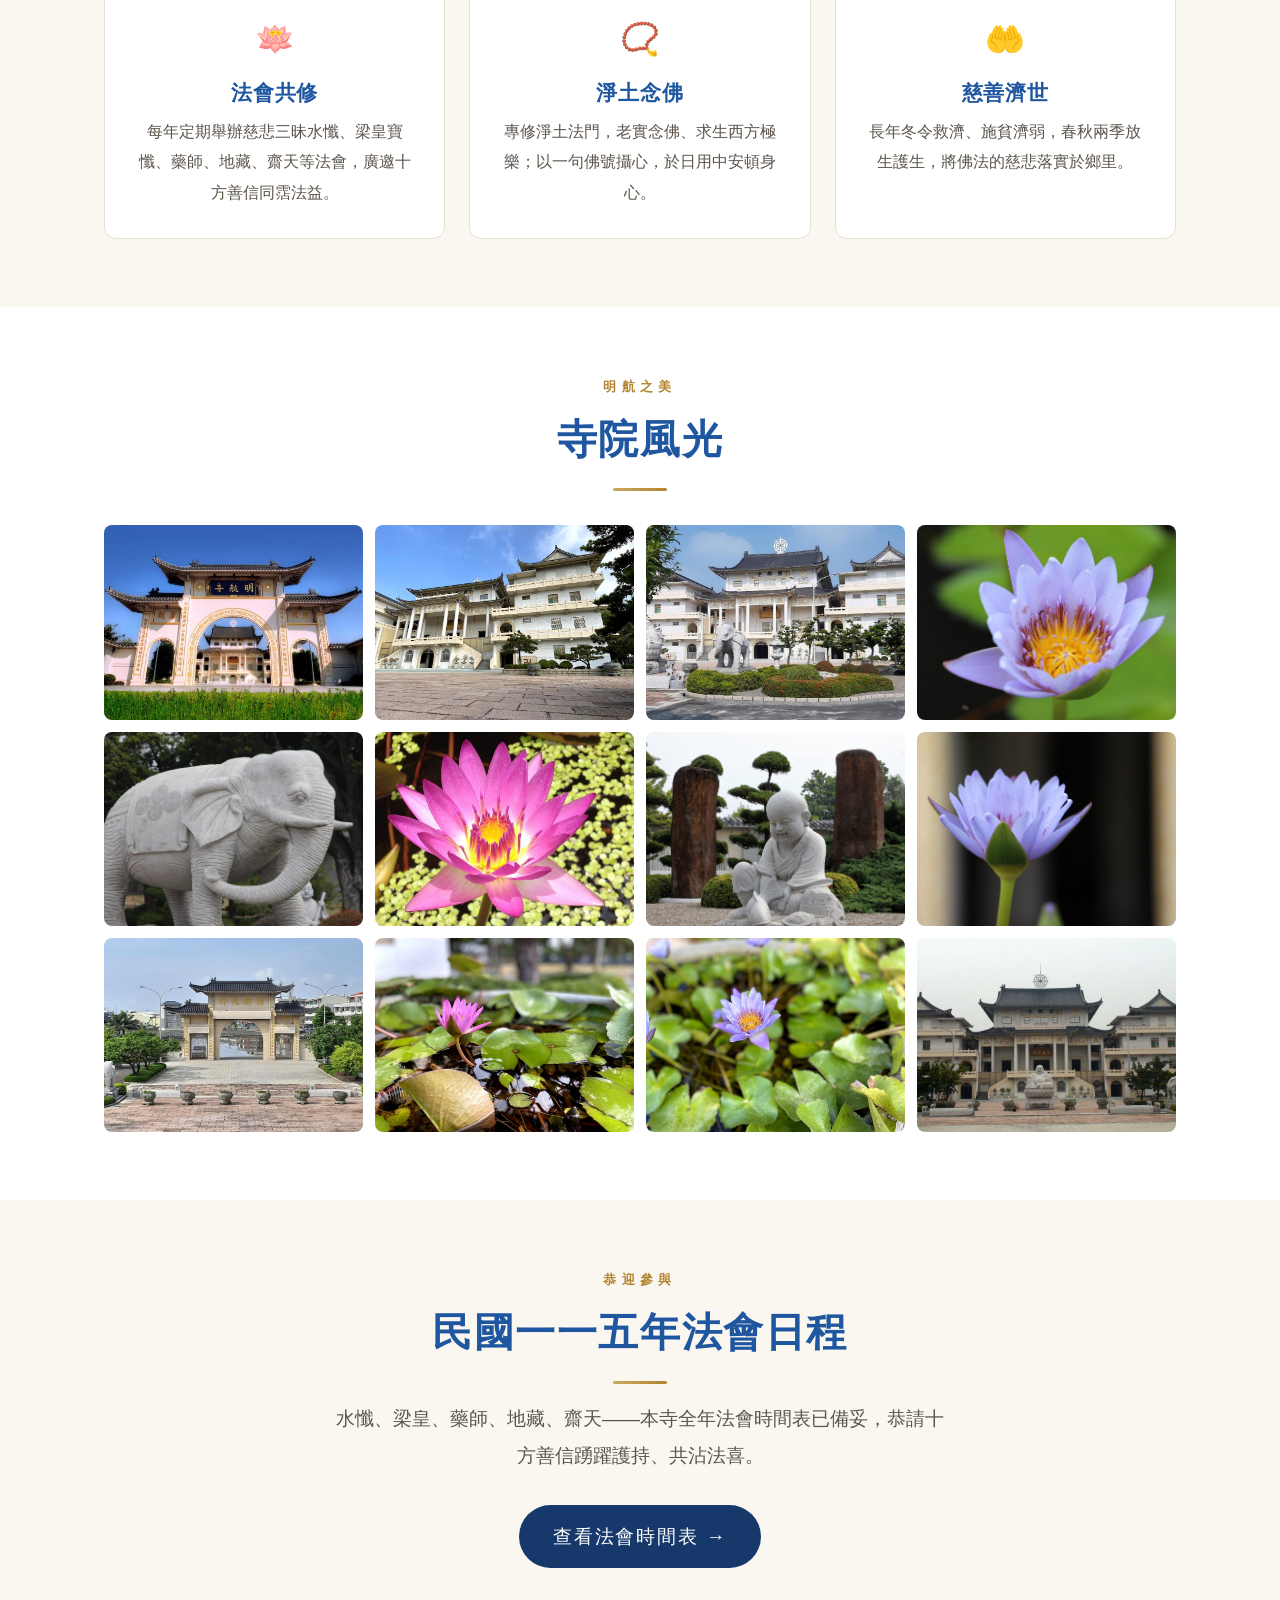
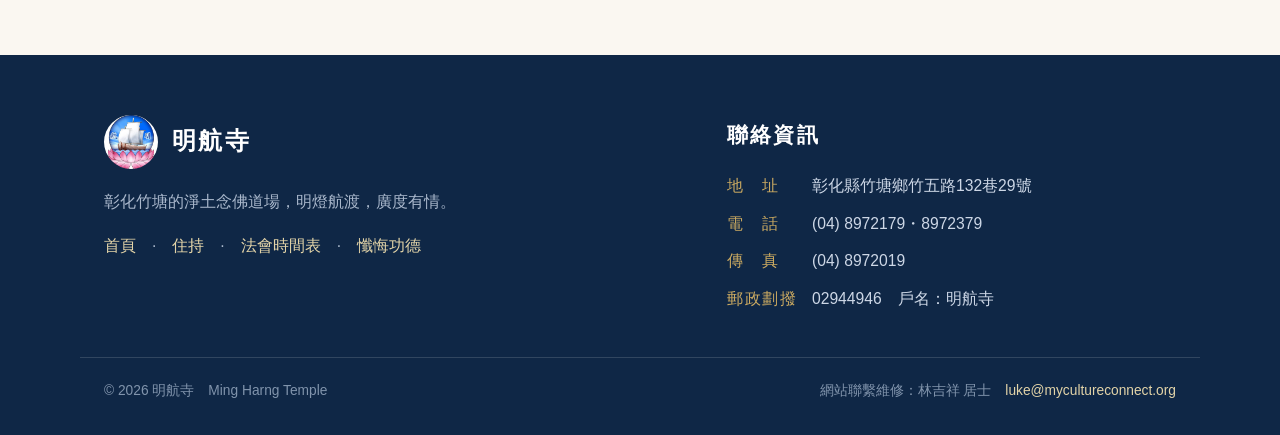
==== commit 3c6e28ca: "加入 Open Graph/Twitter 社群預覽標籤（分享卡片用淨土念佛、寺貌縮圖） Co-Authored-By: Claude Opus 4.8 (1M context) <noreply@a" ====
--- a/index.html
+++ b/index.html
@@ -6,6 +6,14 @@
 <title>明航寺  — 彰化竹塘・淨土念佛道場</title>
 <meta name="description" content="明航寺位於彰化縣竹塘鄉，民國五十年由理明老和尚開山，承曹洞宗法脈，現為淨土念佛道場。每年定期舉辦水懺、梁皇、藥師、地藏等法會，弘揚正法、廣度有情。">
 <link rel="icon" href="assets/img/logo.jpg">
+<meta property="og:type" content="website">
+<meta property="og:site_name" content="明航寺">
+<meta property="og:locale" content="zh_TW">
+<meta property="og:url" content="https://mingharng.org/">
+<meta property="og:title" content="明航寺｜彰化竹塘 淨土念佛道場">
+<meta property="og:description" content="彰化竹塘的淨土念佛道場。民國五十年理明老和尚開山，長年舉辦水懺、梁皇、藥師、地藏等法會，弘揚正法、廣度有情。">
+<meta property="og:image" content="https://mingharng.org/assets/img/hero-temple.jpg">
+<meta name="twitter:card" content="summary_large_image">
 <link rel="stylesheet" href="assets/css/style.css">
 </head>
 <body>
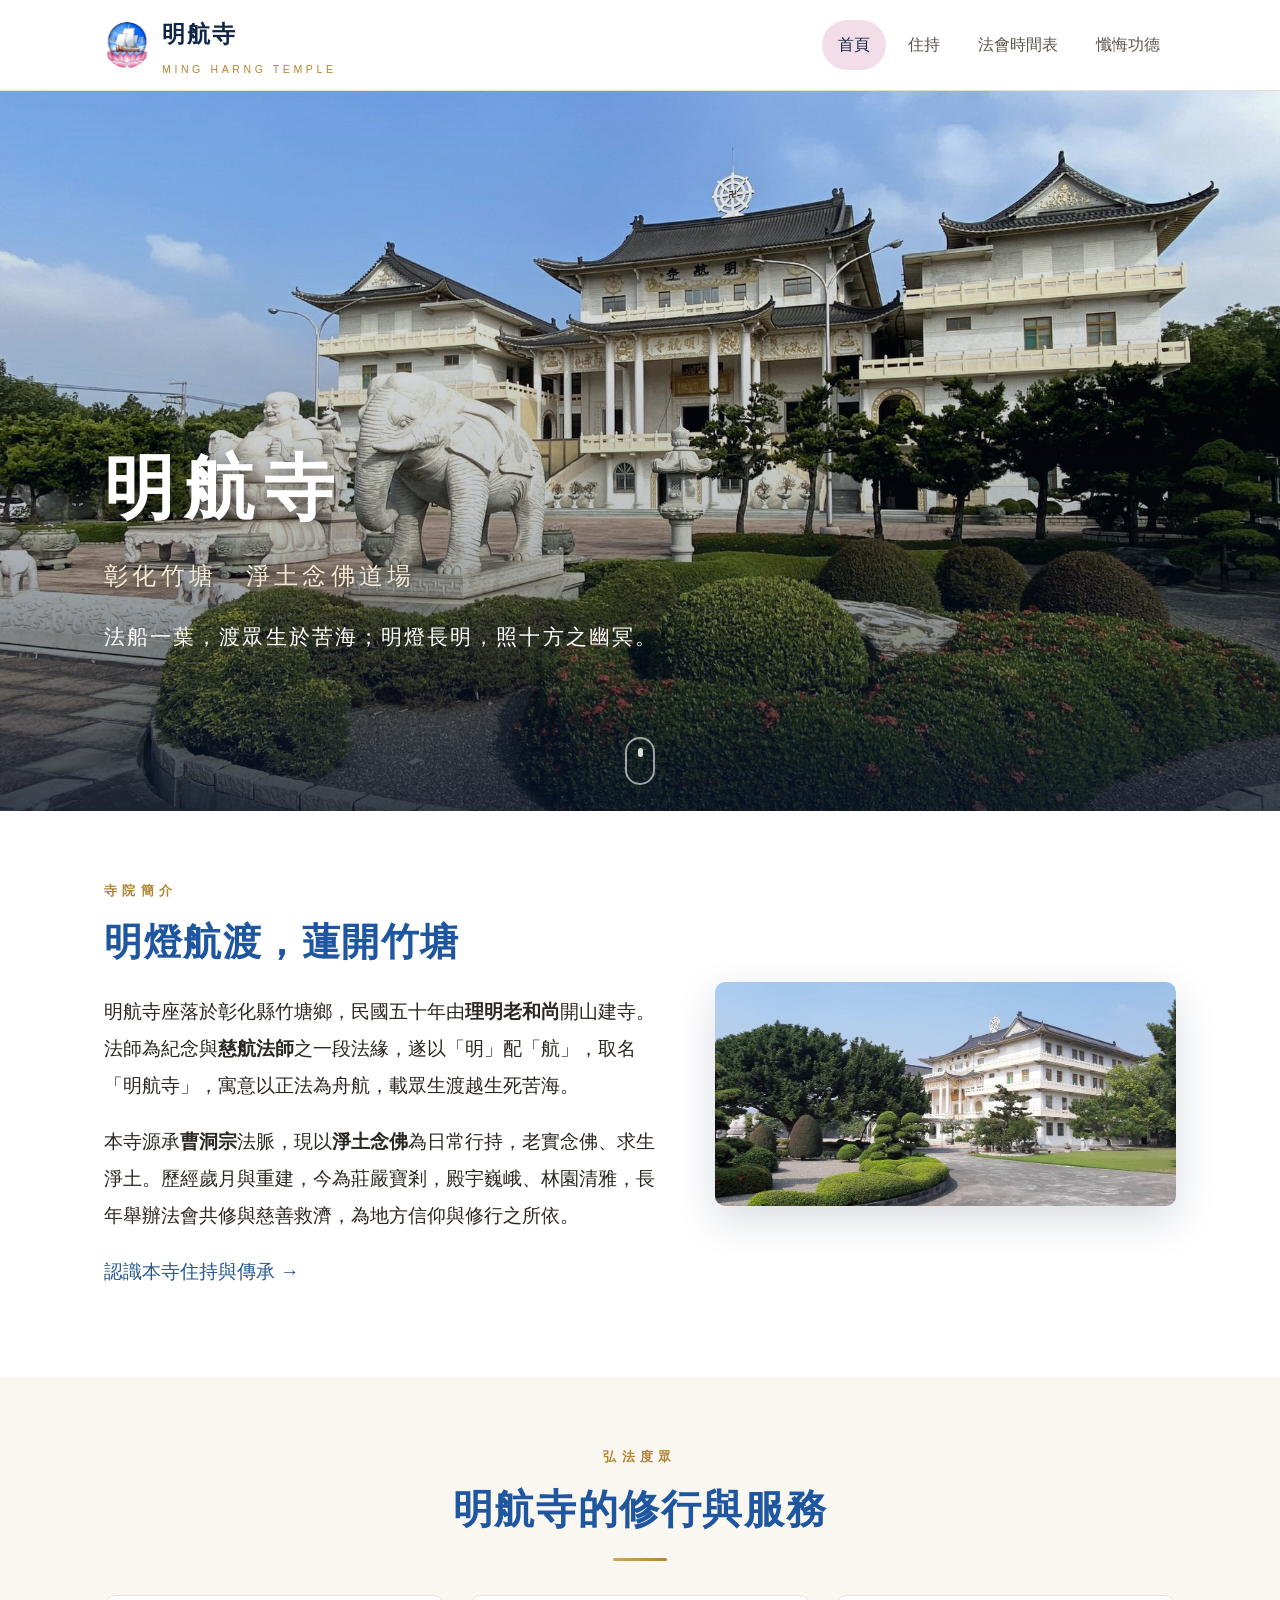
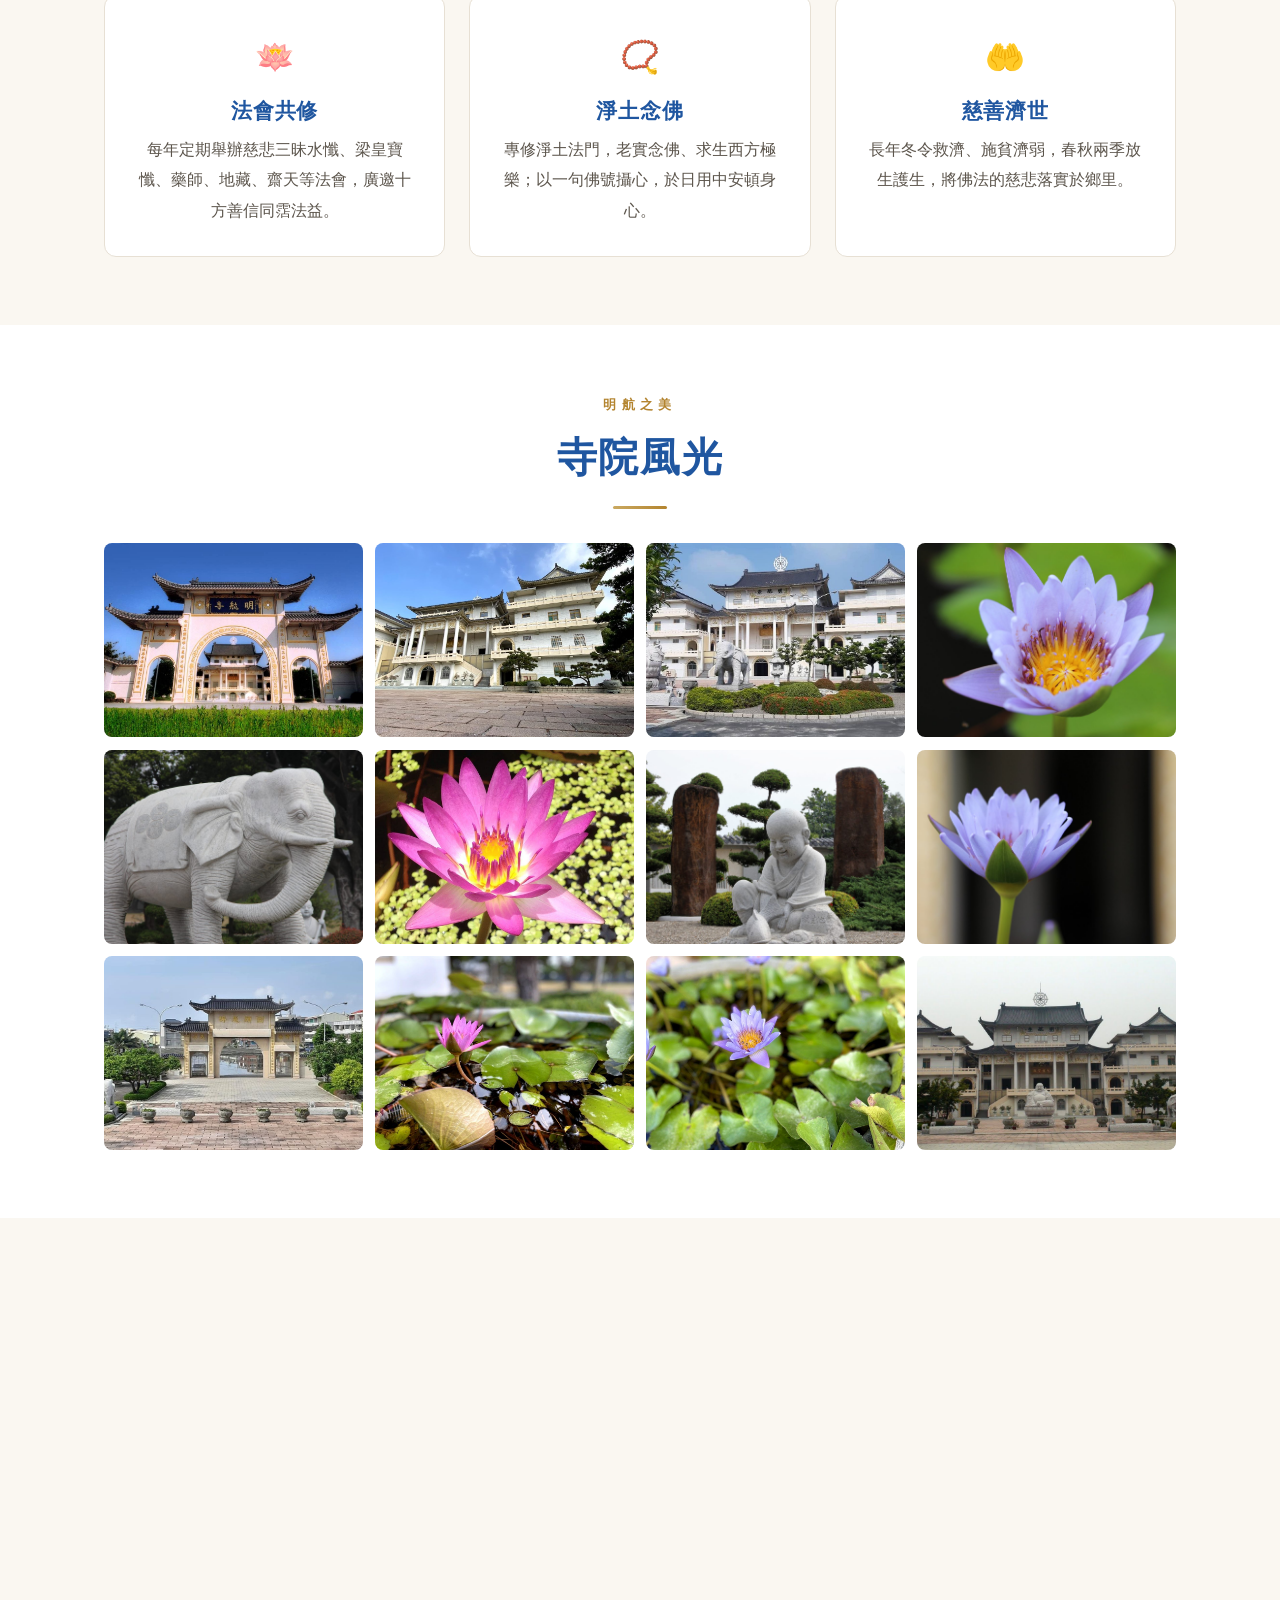
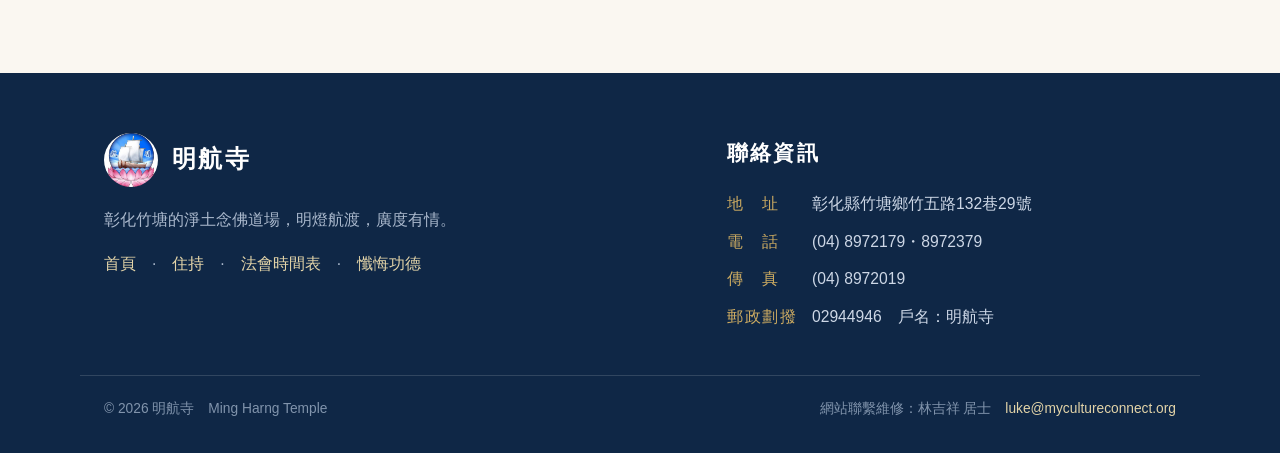
==== commit ef69903b: "首頁動態感：Hero Ken Burns 慢鏡、標題依序淡入、捲動提示、卡片/畫廊錯落揭示 含 prefers-reduced-motion 無障礙處理  Co-Authored-By: Claude" ====
--- a/index.html
+++ b/index.html
@@ -36,16 +36,18 @@
 </header>
 
 <!-- Hero -->
-<section class="hero" style="background-image:url('assets/img/hero-temple.jpg')">
+<section class="hero">
+  <div class="hero-bg" style="background-image:url('assets/img/hero-temple.jpg')"></div>
   <div class="hero-in">
     <h1>明航寺</h1>
     <p class="lead">彰化竹塘　淨土念佛道場</p>
     <p class="verse">法船一葉，渡眾生於苦海；明燈長明，照十方之幽冥。</p>
   </div>
+  <a class="scroll-cue" href="#intro" aria-label="向下瀏覽"><span></span></a>
 </section>
 
 <!-- 簡介 -->
-<section>
+<section id="intro">
   <div class="wrap split rvl">
     <div>
       <span class="eyebrow" style="text-align:left">寺院簡介</span>
--- a/assets/css/style.css
+++ b/assets/css/style.css
@@ -50,17 +50,30 @@
   border-radius:8px;padding:8px 11px;font-size:1.2rem;cursor:pointer;color:var(--blue-ink)}
 
 /* ---- Hero（首頁） ---- */
-.hero{position:relative;min-height:78vh;display:flex;align-items:flex-end;
-  background:#0c1f3a center/cover no-repeat;color:#fff}
-.hero::after{content:"";position:absolute;inset:0;
+.hero{position:relative;min-height:80vh;display:flex;align-items:flex-end;
+  background:#0c1f3a;color:#fff;overflow:hidden}
+.hero-bg{position:absolute;inset:0;z-index:0;background:center/cover no-repeat;
+  transform:scale(1.04);animation:kenburns 26s ease-in-out infinite alternate;will-change:transform}
+.hero::after{content:"";position:absolute;inset:0;z-index:1;
   background:linear-gradient(to top,rgba(8,20,40,.82) 0%,rgba(8,20,40,.25) 42%,rgba(8,20,40,.05) 100%)}
 .hero-in{position:relative;z-index:2;max-width:var(--maxw);margin:0 auto;width:100%;padding:0 24px 64px}
 .hero h1{color:#fff;font-size:clamp(2.6rem,6vw,4.4rem);margin:0 0 .2em;letter-spacing:.14em;
-  text-shadow:0 2px 18px rgba(0,0,0,.45)}
+  text-shadow:0 2px 18px rgba(0,0,0,.45);animation:heroUp .9s .15s ease both}
 .hero .lead{font-size:clamp(1.05rem,2.4vw,1.5rem);letter-spacing:.18em;color:#f4ead2;
-  text-shadow:0 1px 10px rgba(0,0,0,.5);margin:0}
+  text-shadow:0 1px 10px rgba(0,0,0,.5);margin:0;animation:heroUp .9s .4s ease both}
 .hero .verse{margin-top:18px;font-family:var(--serif);font-size:clamp(1rem,2.2vw,1.3rem);
-  color:#fff;opacity:.92;letter-spacing:.1em}
+  color:#fff;opacity:.92;letter-spacing:.1em;animation:heroUp .9s .65s ease both}
+@keyframes kenburns{from{transform:scale(1.04) translate(0,0)}to{transform:scale(1.14) translate(-1.5%,-2%)}}
+@keyframes heroUp{from{opacity:0;transform:translateY(26px)}to{opacity:1;transform:none}}
+
+/* 向下捲動提示 */
+.scroll-cue{position:absolute;z-index:3;left:50%;bottom:26px;transform:translateX(-50%);
+  width:30px;height:48px;border:2px solid rgba(255,255,255,.7);border-radius:16px;
+  display:flex;justify-content:center;animation:cueFade 1s 1.1s ease both}
+.scroll-cue span{display:block;width:5px;height:9px;border-radius:3px;background:#fff;margin-top:9px;
+  animation:cueDot 1.8s ease-in-out infinite}
+@keyframes cueDot{0%{opacity:0;transform:translateY(-3px)}40%{opacity:1}80%,100%{opacity:0;transform:translateY(12px)}}
+@keyframes cueFade{from{opacity:0}to{opacity:.85}}
 
 /* ---- 內頁 banner ---- */
 .banner{position:relative;height:38vh;min-height:260px;display:flex;align-items:flex-end;
@@ -175,6 +188,36 @@
 /* ---- 揭示動畫 ---- */
 .rvl{opacity:0;transform:translateY(26px);transition:opacity .8s ease,transform .8s ease}
 .rvl.in{opacity:1;transform:none}
+/* 卡片錯落 */
+.cards .rvl:nth-child(2){transition-delay:.13s}
+.cards .rvl:nth-child(3){transition-delay:.26s}
+/* 畫廊磚塊錯落浮現 */
+.gallery a{opacity:0;transform:translateY(20px) scale(.985)}
+.gallery.in a{animation:tileUp .55s ease forwards}
+.gallery.in a:nth-child(1){animation-delay:.04s}
+.gallery.in a:nth-child(2){animation-delay:.11s}
+.gallery.in a:nth-child(3){animation-delay:.18s}
+.gallery.in a:nth-child(4){animation-delay:.25s}
+.gallery.in a:nth-child(5){animation-delay:.32s}
+.gallery.in a:nth-child(6){animation-delay:.39s}
+.gallery.in a:nth-child(7){animation-delay:.46s}
+.gallery.in a:nth-child(8){animation-delay:.53s}
+.gallery.in a:nth-child(9){animation-delay:.60s}
+.gallery.in a:nth-child(10){animation-delay:.67s}
+.gallery.in a:nth-child(11){animation-delay:.74s}
+.gallery.in a:nth-child(12){animation-delay:.81s}
+@keyframes tileUp{to{opacity:1;transform:none}}
+
+/* 尊重減少動態偏好 */
+@media(prefers-reduced-motion:reduce){
+  .hero-bg{animation:none}
+  .hero h1,.hero .lead,.hero .verse{animation:none}
+  .scroll-cue,.scroll-cue span{animation:none;opacity:.85}
+  .rvl{opacity:1;transform:none;transition:none}
+  .gallery a{opacity:1;transform:none}
+  .gallery.in a{animation:none}
+  html{scroll-behavior:auto}
+}
 
 /* ---- 響應式 ---- */
 @media(max-width:860px){
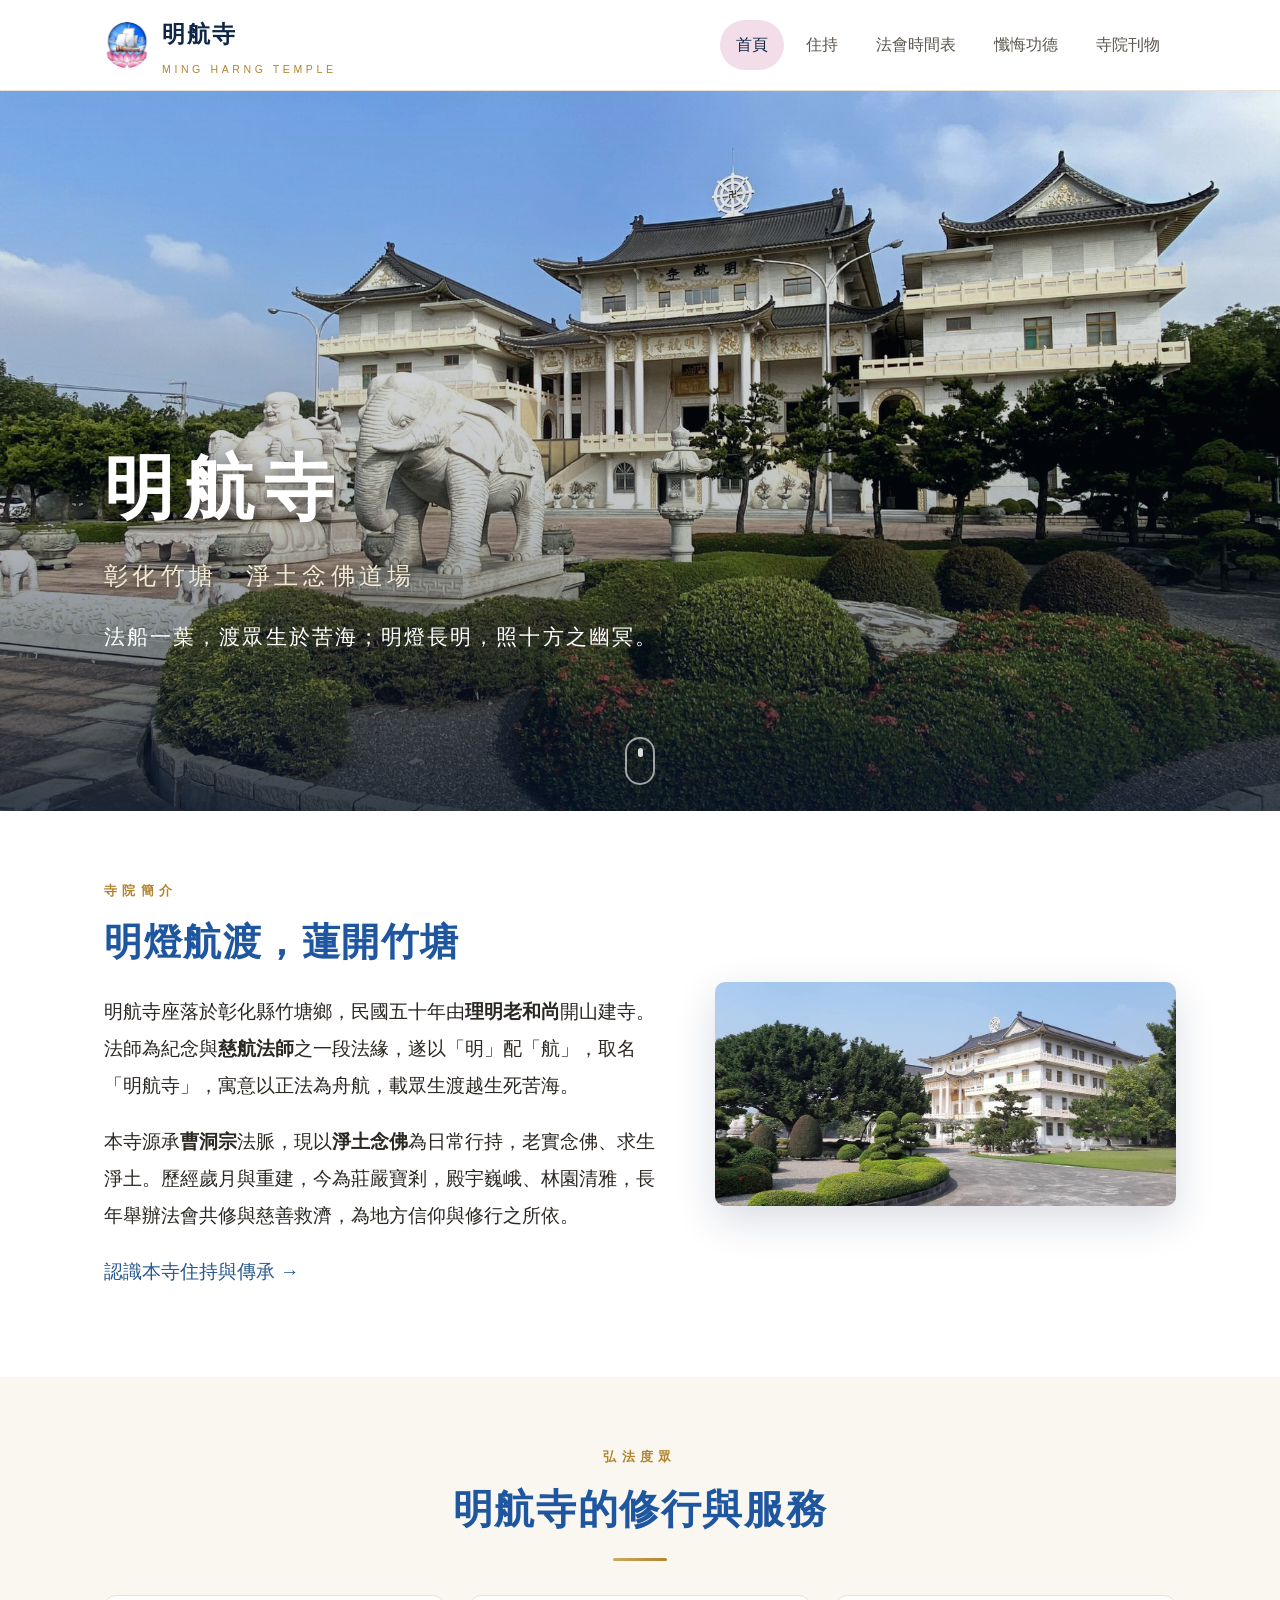
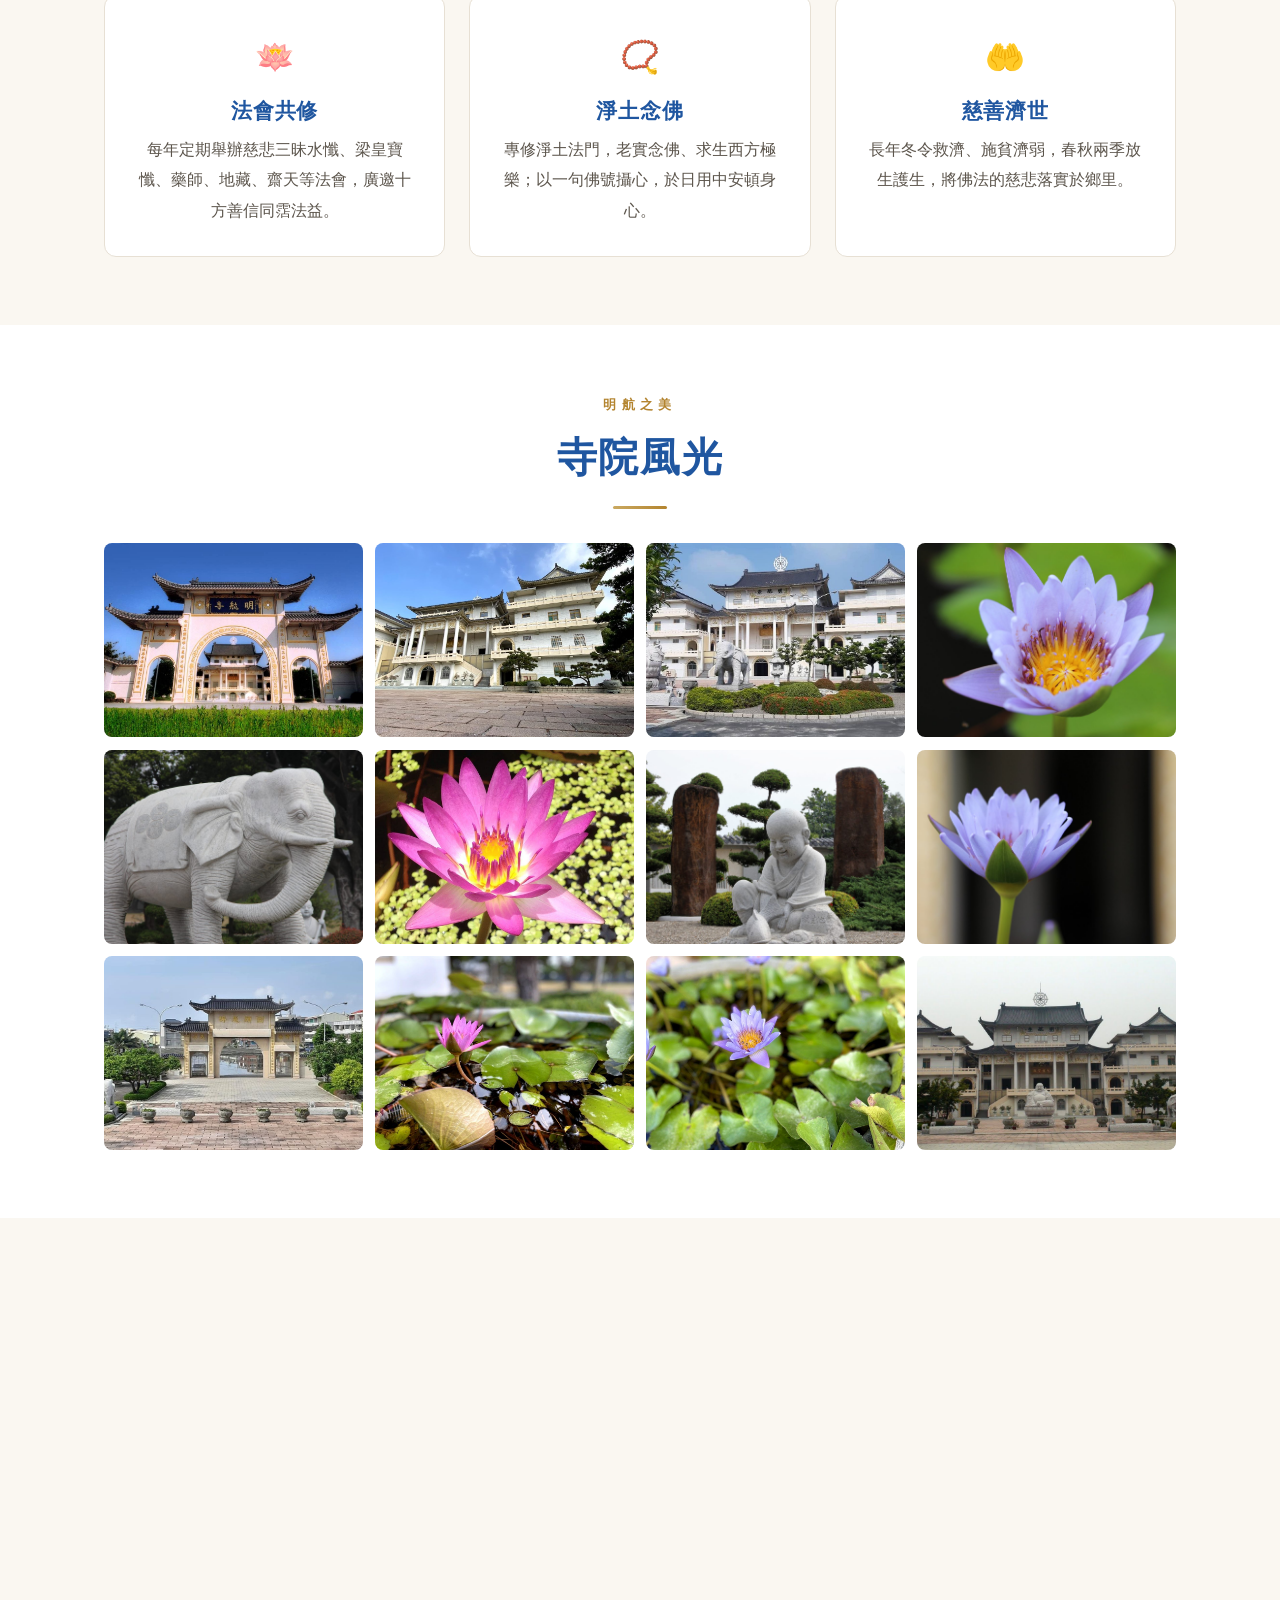
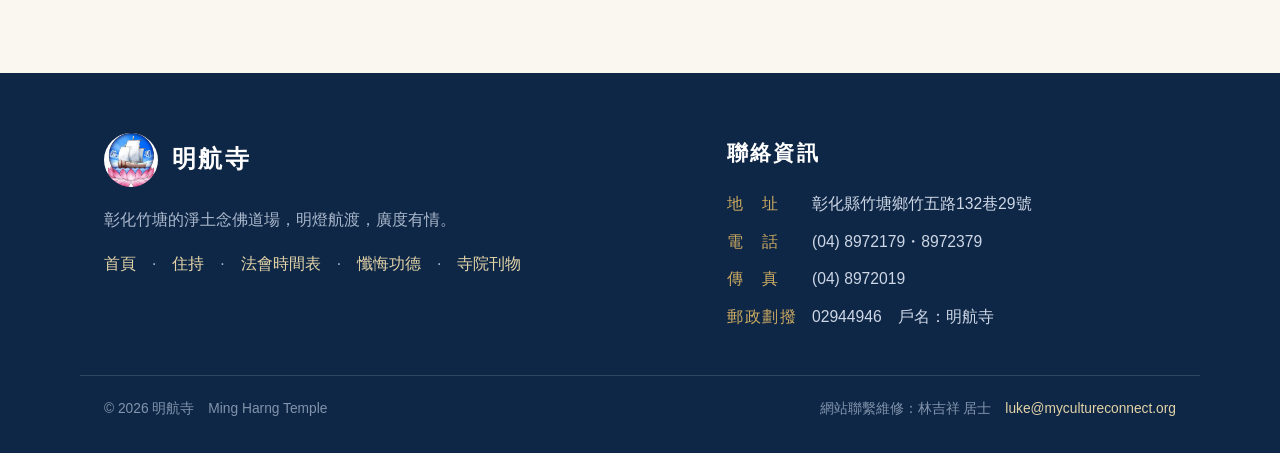
==== commit cb57c3db: "新增「寺院刊物」頁面，收錄明航心・鄉土情與明航雙語學園共三十期 - 新建 periodicals.html：兩套雙月刊各十五期，封面卡片格局，PDF 可直接下載 - style.css：新增 .prd" ====
--- a/index.html
+++ b/index.html
@@ -14,6 +14,31 @@
 <meta property="og:description" content="彰化竹塘的淨土念佛道場。民國五十年理明老和尚開山，長年舉辦水懺、梁皇、藥師、地藏等法會，弘揚正法、廣度有情。">
 <meta property="og:image" content="https://mingharng.org/assets/img/hero-temple.jpg">
 <meta name="twitter:card" content="summary_large_image">
+<link rel="canonical" href="https://mingharng.org/">
+<script type="application/ld+json">
+{
+  "@context": "https://schema.org",
+  "@type": "BuddhistTemple",
+  "name": "明航寺",
+  "alternateName": "Ming Harng Temple",
+  "url": "https://mingharng.org/",
+  "image": "https://mingharng.org/assets/img/hero-temple.jpg",
+  "logo": "https://mingharng.org/assets/img/logo.jpg",
+  "telephone": "+886-4-8972179",
+  "faxNumber": "+886-4-8972019",
+  "foundingDate": "1961",
+  "description": "明航寺位於彰化縣竹塘鄉，民國五十年由理明老和尚開山，現為淨土念佛道場，長年舉辦水懺、梁皇、藥師、地藏等法會。",
+  "address": {
+    "@type": "PostalAddress",
+    "streetAddress": "竹五路132巷29號",
+    "addressLocality": "竹塘鄉",
+    "addressRegion": "彰化縣",
+    "postalCode": "525",
+    "addressCountry": "TW"
+  },
+  "sameAs": ["https://www.facebook.com/mingharngtemple/"]
+}
+</script>
 <link rel="stylesheet" href="assets/css/style.css">
 </head>
 <body>
@@ -31,6 +56,7 @@
       <a href="abbots.html">住持</a>
       <a href="schedule.html">法會時間表</a>
       <a href="repentance.html">懺悔功德</a>
+      <a href="periodicals.html">寺院刊物</a>
     </nav>
   </div>
 </header>
@@ -107,7 +133,7 @@
     <div>
       <div class="foot-brand"><img src="assets/img/logo.jpg" alt="明航寺"><b>明航寺</b></div>
       <p>彰化竹塘的淨土念佛道場，明燈航渡，廣度有情。</p>
-      <p style="margin-top:14px"><a href="index.html">首頁</a>　·　<a href="abbots.html">住持</a>　·　<a href="schedule.html">法會時間表</a>　·　<a href="repentance.html">懺悔功德</a></p>
+      <p style="margin-top:14px"><a href="index.html">首頁</a>　·　<a href="abbots.html">住持</a>　·　<a href="schedule.html">法會時間表</a>　·　<a href="repentance.html">懺悔功德</a>　·　<a href="periodicals.html">寺院刊物</a></p>
     </div>
     <div class="contact">
       <h4>聯絡資訊</h4>
--- a/assets/css/style.css
+++ b/assets/css/style.css
@@ -208,6 +208,18 @@
 .gallery.in a:nth-child(12){animation-delay:.81s}
 @keyframes tileUp{to{opacity:1;transform:none}}
 
+/* ---- 刊物頁 ---- */
+.prd-sub{text-align:center;color:var(--ink-soft);margin:-1em 0 2.2em;font-size:1rem;letter-spacing:.06em}
+.prd-grid{display:grid;grid-template-columns:repeat(5,1fr);gap:16px;max-width:var(--maxw);margin:0 auto}
+.prd-card{border-radius:10px;overflow:hidden;border:1px solid var(--line);background:#fff;transition:transform .25s,box-shadow .25s,border-color .25s}
+.prd-card:hover{transform:translateY(-5px);box-shadow:0 14px 36px rgba(20,40,80,.13);border-color:var(--gold-soft)}
+.prd-card>a{display:block;color:inherit;text-decoration:none}
+.prd-card img{width:100%;aspect-ratio:3/4;object-fit:cover;display:block;background:var(--bg-warm)}
+.prd-info{padding:10px 12px 13px;text-align:center}
+.prd-date{font-size:.84rem;color:var(--ink-soft);margin-bottom:7px}
+.prd-dl{display:block;background:var(--blue);color:#fff;border-radius:999px;padding:6px 10px;font-size:.78rem;letter-spacing:.04em;transition:background .2s}
+.prd-card:hover .prd-dl{background:var(--gold)}
+
 /* 尊重減少動態偏好 */
 @media(prefers-reduced-motion:reduce){
   .hero-bg{animation:none}
@@ -236,4 +248,8 @@
   .foot-grid{grid-template-columns:1fr;gap:26px}
   table.sched .hide-sm{display:none}
   .sched-meta{gap:16px}
-}
+  .prd-grid{grid-template-columns:repeat(3,1fr);gap:12px}
+}
+@media(max-width:520px){
+  .prd-grid{grid-template-columns:repeat(2,1fr);gap:10px}
+}
